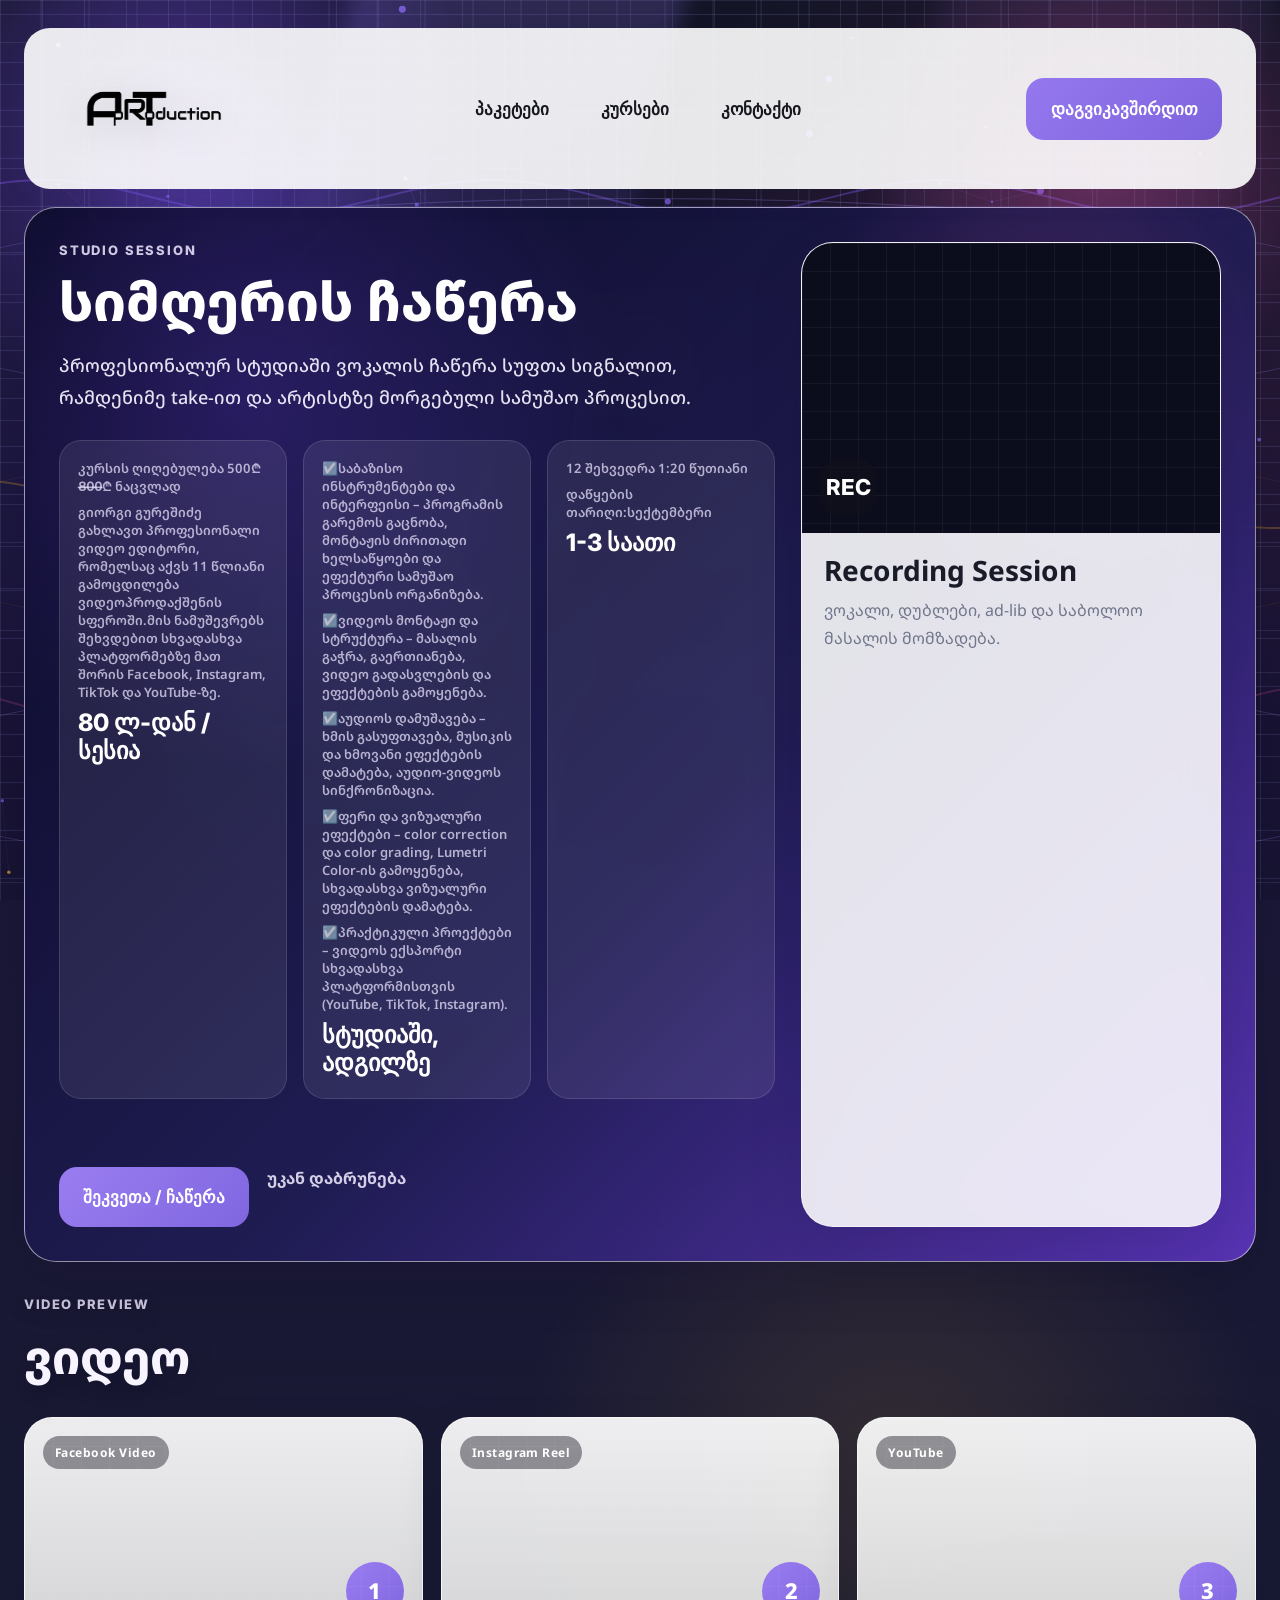
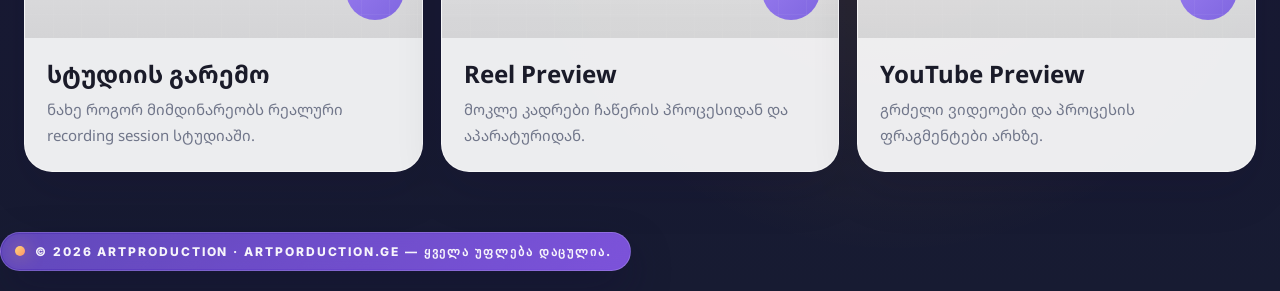
==== Adobe Premiere Pro.html @ 0cd1b2a3 "Update Adobe Premiere Pro.html" ====
<!doctype html>
<html lang="ka">
<head>
  <meta charset="utf-8">
  <meta name="viewport" content="width=device-width, initial-scale=1">
  <title>Art Production | დეტალები</title>
<!doctype html>
<html lang="ka">
<head>
  <meta charset="utf-8">
  <meta name="viewport" content="width=device-width, initial-scale=1">
  <title>Art Production | დეტალები</title>
  <meta name="description" content="Art Production-ის კურსებისა და სერვისების დეტალური გვერდი: ფასი, ვიდეო პრევიუ, რას მოიცავს და რას მიიღებ.">
  <link rel="icon" type="image/png" href="art-production-logo.png">
  <link rel="apple-touch-icon" href="art-production-logo.png">
  <link rel="preconnect" href="https://fonts.googleapis.com">
  <link rel="preconnect" href="https://fonts.gstatic.com" crossorigin>
  <link href="https://fonts.googleapis.com/css2?family=Inter:wght@400;500;600;700;800&family=Noto+Sans+Georgian:wght@400;500;600;700;800&display=swap" rel="stylesheet">
  <link rel="stylesheet" href="./styles.css?v=20260619-package-detail">
</head>
<body>
  <div class="loader-screen" aria-label="Art Production იტვირთება">
    <div class="loader-card">
      <img class="loader-logo" src="art-production-logo.png" alt="Art Production logo">
      <div class="loader-line"><span></span></div>
    </div>
  </div>

  <canvas class="motion-canvas" aria-hidden="true"></canvas>
  <div class="site-motion-bg" aria-hidden="true">
    <div class="motion-grid"></div>
    <div class="motion-beam beam-a"></div>
    <div class="motion-beam beam-b"></div>
    <div class="motion-wave wave-a"></div>
    <div class="motion-wave wave-b"></div>
    <div class="motion-wave wave-c"></div>
    <div class="motion-bars">
      <span></span><span></span><span></span><span></span><span></span><span></span>
      <span></span><span></span><span></span><span></span><span></span><span></span>
    </div>
  </div>

  <div class="page-shell">
    <header class="site-header detail-header">
      <div class="header-inner">
        <a class="brand" href="./index.html" aria-label="Art Production">
          <img class="brand-logo" src="art-production-logo.png" alt="Art Production logo">
        </a>

        <nav class="main-nav detail-nav" aria-label="მთავარი ნავიგაცია">
          <a href="./index.html#featured-courses">პაკეტები</a>
          <a href="./index.html#courses">კურსები</a>
          <a href="./index.html#contact">კონტაქტი</a>
        </nav>

        <div class="header-actions">
          <a class="header-cta" href="https://www.facebook.com/share/17hhNJJbfT/?mibextid=wwXIfr" target="_blank" rel="noreferrer">დაგვიკავშირდით</a>
          <button class="menu-toggle" type="button" aria-label="მენიუს გახსნა" aria-expanded="false">
            <span></span>
            <span></span>
          </button>
        </div>
      </div>
    </header>

    <main class="detail-page">
      <section class="detail-hero">
        <div class="detail-copy">
          <p class="detail-kicker" data-package-category>Art Production</p>
          <h1 data-package-title>პაკეტის დეტალები</h1>
          <p class="detail-summary" data-package-summary></p>

          <div class="detail-meta">
            <div class="detail-meta-card">
              <span>კურსის ღიღებულება 500₾ 8̶0̶0̶₾ ნაცვლად</span> 
<span>გიორგი გურეშიძე  გახლავთ პროფესიონალი ვიდეო ედიტორი, რომელსაც აქვს 11 წლიანი გამოცდილება ვიდეოპროდაქშენის სფეროში.მის ნამუშევრებს შეხვდებით სხვადასხვა პლატფორმებზე მათ შორის Facebook, Instagram, TikTok და YouTube-ზე. </span>
              <strong data-package-price></strong>
            </div>
            <div class="detail-meta-card">
              <span>☑️საბაზისო ინსტრუმენტები და ინტერფეისი – პროგრამის გარემოს გაცნობა, მონტაჟის ძირითადი ხელსაწყოები და ეფექტური სამუშაო პროცესის ორგანიზება.</span>
              <span>☑️ვიდეოს მონტაჟი და სტრუქტურა – მასალის გაჭრა, გაერთიანება, ვიდეო გადასვლების და ეფექტების გამოყენება.</span>
<span>☑️აუდიოს დამუშავება – ხმის გასუფთავება, მუსიკის და ხმოვანი ეფექტების დამატება, აუდიო-ვიდეოს სინქრონიზაცია.</span>
<span>☑️ფერი და ვიზუალური ეფექტები – color correction და color grading, Lumetri Color-ის გამოყენება, სხვადასხვა ვიზუალური ეფექტების დამატება.</span>
<span>☑️პრაქტიკული პროექტები – ვიდეოს ექსპორტი სხვადასხვა პლატფორმისთვის (YouTube, TikTok, Instagram).</span>
              <strong data-package-format></strong>
            </div>
            <div class="detail-meta-card">
              <span>12 შეხვედრა 1:20 წუთიანი</span>
	            <span>დაწყების თარიღი:სექტემბერი</span>
              <strong data-package-duration></strong>
            </div>
          </div>

          <div class="detail-actions">
            <a class="hero-button" data-package-cta href="https://docs.google.com/forms/d/e/1FAIpQLScNVgkX0597IkbxKxceIK49NblL70o6ltEdNn7tHdRMLoAhqA/viewform?usp=dialog" target="_blank" rel="noreferrer">დარეგისტრირდი</a>
            <a class="detail-back-link" href="./index.html#featured-courses">უკან დაბრუნება</a>
          </div>
        </div>

        <aside class="detail-side-card">
          <div class="detail-side-media" data-package-cover>
            <div class="detail-side-badge" data-package-badge>Pr</div>
          </div>
          <div class="detail-side-body">
            <h2 data-package-side-title></h2>
            <p data-package-side-text></p>
          </div>
        </aside>
      </section>

      <section class="detail-section">
        <div class="section-head detail-section-head">
          <p class="section-kicker">Video Preview</p>
          <h2>ვიდეო</h2>
        </div>
        <div class="detail-video-grid" data-package-videos></div>
      </section>

          </main>
  </div>

  <div class="site-credit">© 2026 artproduction · artporduction.ge — ყველა უფლება დაცულია.</div>

  <script src="app.js"></script>
</body>
</html>
---- styles.css ----
:root {
  --bg: #f2f2f4;
  --surface: #ffffff;
  --ink: #17181f;
  --muted: #d8d9e0;
  --text-soft: #6f7483;
  --purple: #8b70e8;
  --purple-deep: #6e4bdf;
  --yellow: #ffbf32;
  --hero-dark: #05061f;
  --hero-mid: #1d1fa6;
  --hero-purple: #7d31eb;
  --shadow: 0 20px 55px rgba(22, 20, 48, 0.12);
}

* {
  box-sizing: border-box;
}

html {
  scroll-behavior: smooth;
}

body {
  margin: 0;
  background:
    radial-gradient(circle at 20% 20%, rgba(112, 75, 255, 0.24), transparent 26%),
    radial-gradient(circle at 82% 18%, rgba(255, 93, 177, 0.16), transparent 24%),
    radial-gradient(circle at 70% 78%, rgba(255, 191, 50, 0.12), transparent 22%),
    linear-gradient(180deg, #161729 0%, #1b1637 38%, #171b32 100%);
  color: var(--ink);
  font-family: "Noto Sans Georgian", "Inter", Arial, sans-serif;
  text-rendering: optimizeLegibility;
  -webkit-font-smoothing: antialiased;
  -moz-osx-font-smoothing: grayscale;
  overflow-x: hidden;
}

.motion-canvas {
  position: fixed;
  inset: 0;
  z-index: 0;
  width: 100%;
  height: 100%;
  pointer-events: none;
  opacity: 0.95;
}

.site-motion-bg {
  position: fixed;
  inset: 0;
  z-index: 1;
  overflow: hidden;
  pointer-events: none;
  background:
    radial-gradient(circle at 14% 14%, rgba(132, 82, 255, 0.42), transparent 22%),
    radial-gradient(circle at 86% 18%, rgba(255, 95, 184, 0.3), transparent 18%),
    radial-gradient(circle at 74% 78%, rgba(255, 191, 50, 0.22), transparent 18%),
    radial-gradient(circle at 28% 74%, rgba(79, 184, 255, 0.18), transparent 20%),
    linear-gradient(180deg, rgba(7, 9, 24, 0.16), rgba(18, 12, 44, 0.3));
}

.motion-grid,
.motion-beam,
.motion-wave,
.motion-bars {
  position: absolute;
}

.motion-grid {
  inset: 0;
  opacity: 0.9;
  background:
    linear-gradient(rgba(147, 152, 214, 0.16) 1px, transparent 1px),
    linear-gradient(90deg, rgba(147, 152, 214, 0.16) 1px, transparent 1px);
  background-size: 42px 42px;
  animation: gridDrift 18s linear infinite;
  mix-blend-mode: screen;
}

.site-motion-bg::before,
.site-motion-bg::after {
  content: "";
  position: absolute;
  inset: auto;
  pointer-events: none;
  border-radius: 50%;
  filter: blur(36px);
  opacity: 0.7;
}

.site-motion-bg::before {
  left: 8%;
  top: 10%;
  width: 240px;
  height: 240px;
  background: radial-gradient(circle, rgba(124, 94, 255, 0.3), rgba(124, 94, 255, 0));
  animation: ambientBlob 14s ease-in-out infinite;
}

.site-motion-bg::after {
  right: 10%;
  bottom: 12%;
  width: 300px;
  height: 300px;
  background: radial-gradient(circle, rgba(255, 191, 50, 0.22), rgba(255, 191, 50, 0));
  animation: ambientBlob 18s ease-in-out infinite reverse;
}

.motion-beam {
  top: -18%;
  width: 26%;
  height: 145%;
  opacity: 0.5;
  background: linear-gradient(180deg, rgba(150, 126, 255, 0.55), rgba(150, 126, 255, 0.12) 34%, rgba(150, 126, 255, 0));
  filter: blur(10px);
  transform: skewX(-14deg);
}

.beam-a {
  left: 18%;
  animation: beamMove 17s ease-in-out infinite;
}

.beam-b {
  right: 10%;
  opacity: 0.13;
  animation: beamMove 23s ease-in-out infinite reverse;
}

.motion-wave {
  left: -10%;
  right: -10%;
  height: 220px;
  border-radius: 50%;
  border: 1px solid rgba(171, 147, 255, 0.34);
  opacity: 0.8;
}

.wave-a {
  top: 22%;
  animation: pageWave 15s ease-in-out infinite;
}

.wave-b {
  top: 48%;
  border-color: rgba(255, 191, 50, 0.1);
  animation: pageWave 18s ease-in-out infinite reverse;
}

.wave-c {
  top: 74%;
  animation: pageWave 21s ease-in-out infinite;
}

.motion-bars {
  right: 3.5%;
  bottom: 5%;
  display: flex;
  align-items: end;
  gap: 8px;
  width: 240px;
  height: 120px;
  opacity: 0.72;
}

.motion-bars span {
  width: 8px;
  border-radius: 999px;
  background: linear-gradient(180deg, rgba(255, 207, 104, 1), rgba(142, 111, 255, 0.5));
  box-shadow: 0 0 18px rgba(142, 111, 255, 0.38);
  animation: barsDance 1.8s ease-in-out infinite;
}

.motion-bars span:nth-child(1) { height: 36px; animation-delay: -0.1s; }
.motion-bars span:nth-child(2) { height: 74px; animation-delay: -0.5s; }
.motion-bars span:nth-child(3) { height: 56px; animation-delay: -0.2s; }
.motion-bars span:nth-child(4) { height: 88px; animation-delay: -0.65s; }
.motion-bars span:nth-child(5) { height: 48px; animation-delay: -0.3s; }
.motion-bars span:nth-child(6) { height: 98px; animation-delay: -0.8s; }
.motion-bars span:nth-child(7) { height: 44px; animation-delay: -0.15s; }
.motion-bars span:nth-child(8) { height: 86px; animation-delay: -0.7s; }
.motion-bars span:nth-child(9) { height: 60px; animation-delay: -0.35s; }
.motion-bars span:nth-child(10) { height: 92px; animation-delay: -0.95s; }
.motion-bars span:nth-child(11) { height: 42px; animation-delay: -0.25s; }
.motion-bars span:nth-child(12) { height: 76px; animation-delay: -0.6s; }

@keyframes gridDrift {
  from { transform: translate3d(0, 0, 0); }
  to { transform: translate3d(42px, 42px, 0); }
}

@keyframes ambientBlob {
  0%, 100% { transform: translate3d(0, 0, 0) scale(1); }
  50% { transform: translate3d(18px, -20px, 0) scale(1.16); }
}

@keyframes beamMove {
  0%, 100% { transform: skewX(-14deg) translateX(0); opacity: 0.1; }
  50% { transform: skewX(-10deg) translateX(40px); opacity: 0.24; }
}

@keyframes pageWave {
  0%, 100% { transform: translateX(-1.5%) scaleY(0.86); opacity: 0.25; }
  50% { transform: translateX(1.5%) scaleY(1.04); opacity: 0.5; }
}

@keyframes barsDance {
  0%, 100% { transform: scaleY(0.6); opacity: 0.55; }
  50% { transform: scaleY(1.08); opacity: 1; }
}

body.loading {
  overflow: hidden;
}

a {
  color: inherit;
  text-decoration: none;
}

img {
  display: block;
  max-width: 100%;
}

button {
  font: inherit;
}

.loader-screen {
  position: fixed;
  inset: 0;
  z-index: 999;
  display: grid;
  place-items: center;
  background:
    radial-gradient(circle at 70% 30%, rgba(139, 112, 232, 0.35), transparent 25%),
    linear-gradient(135deg, #0a0b21, #14173f 55%, #5421bf);
  transition: opacity 0.65s ease, visibility 0.65s ease;
}

.loader-screen.hidden {
  visibility: hidden;
  opacity: 0;
}

.loader-card {
  display: grid;
  justify-items: center;
  gap: 18px;
}

.loader-logo {
  width: min(420px, 74vw);
  height: auto;
  object-fit: contain;
  filter: drop-shadow(0 16px 28px rgba(0, 0, 0, 0.22));
}

.loader-line {
  width: min(260px, 68vw);
  height: 4px;
  overflow: hidden;
  border-radius: 999px;
  background: rgba(255, 255, 255, 0.14);
}

.loader-line span {
  display: block;
  width: 42%;
  height: 100%;
  border-radius: inherit;
  background: linear-gradient(90deg, #ffd168, #8b70e8);
  animation: loaderSlide 1.2s ease-in-out infinite;
}

@keyframes loaderSlide {
  from { transform: translateX(-110%); }
  to { transform: translateX(250%); }
}

.page-shell {
  position: relative;
  z-index: 2;
  width: min(100%, 1920px);
  margin: 0 auto;
  padding: 28px 24px 54px;
}

.site-credit {
  position: relative;
  z-index: 2;
  display: inline-flex;
  align-items: center;
  gap: 10px;
  width: fit-content;
  margin: 6px 24px 20px auto;
  padding: 11px 18px 11px 14px;
  border-radius: 999px;
  color: rgba(255, 255, 255, 0.94);
  background: linear-gradient(135deg, rgba(93, 61, 199, 0.88), rgba(144, 92, 255, 0.82));
  border: 1px solid rgba(255, 255, 255, 0.18);
  box-shadow: 0 18px 40px rgba(18, 12, 52, 0.34);
  backdrop-filter: blur(14px);
  font-family: "Inter", Arial, sans-serif;
  font-size: 12px;
  font-weight: 800;
  letter-spacing: 0.16em;
  text-transform: uppercase;
  overflow: hidden;
  transition: box-shadow 0.28s ease, background 0.28s ease, border-color 0.28s ease, filter 0.28s ease;
}

.site-credit::before {
  content: "";
  width: 10px;
  height: 10px;
  border-radius: 50%;
  background: linear-gradient(135deg, #ffd36d, #ff8d5c);
  box-shadow: 0 0 18px rgba(255, 195, 82, 0.65);
  transition: transform 0.28s ease, box-shadow 0.28s ease;
}

.site-credit::after {
  content: "";
  position: absolute;
  inset: 1px;
  border-radius: inherit;
  background: linear-gradient(135deg, rgba(255, 255, 255, 0.18), rgba(255, 255, 255, 0.04));
  opacity: 0.45;
  pointer-events: none;
  transition: opacity 0.28s ease, background 0.28s ease;
}

.site-credit:hover {
  border-color: rgba(255, 255, 255, 0.26);
  box-shadow: 0 24px 48px rgba(18, 12, 52, 0.42), 0 0 22px rgba(155, 104, 255, 0.28);
  background: linear-gradient(135deg, rgba(108, 73, 224, 0.94), rgba(159, 102, 255, 0.88));
  filter: saturate(1.08);
}

.site-credit:hover::before {
  transform: scale(1.14);
  box-shadow: 0 0 22px rgba(255, 195, 82, 0.9);
}

.site-credit:hover::after {
  opacity: 0.62;
  background: linear-gradient(135deg, rgba(255, 255, 255, 0.24), rgba(255, 255, 255, 0.06));
}

.site-header {
  position: relative;
  z-index: 3;
  max-width: 1710px;
  margin: 0 auto 18px;
  background: rgba(255, 255, 255, 0.9);
  border-radius: 26px;
  box-shadow: 0 10px 30px rgba(33, 32, 65, 0.05);
}

.header-inner {
  display: flex;
  align-items: center;
  justify-content: space-between;
  gap: 24px;
  min-height: 110px;
  position: relative;
  padding: 0 34px;
}

.brand-logo {
  width: clamp(190px, 15vw, 250px);
  height: auto;
  object-fit: contain;
  filter: brightness(0) drop-shadow(0 8px 18px rgba(0, 0, 0, 0.12));
}

.brand {
  display: inline-flex;
  align-items: center;
  justify-content: center;
  min-height: 76px;
  padding: 4px 0;
}

.main-nav,
.header-actions {
  display: flex;
  align-items: center;
}

.main-nav {
  gap: 52px;
  font-family: "Inter", Arial, sans-serif;
  font-size: 17px;
  font-weight: 600;
  line-height: 1.2;
}

.main-nav a:hover {
  color: var(--purple-deep);
}

.header-actions {
  gap: 14px;
}

.header-cta {
  display: inline-flex;
  align-items: center;
  justify-content: center;
  min-width: 196px;
  min-height: 62px;
  padding: 0 24px;
  border-radius: 18px;
  color: #fff;
  background: linear-gradient(135deg, #9578ef, #7d63dd);
  font-family: "Inter", Arial, sans-serif;
  font-size: 17px;
  font-weight: 700;
  letter-spacing: 0;
}

.menu-toggle {
  display: none;
  width: 46px;
  height: 46px;
  padding: 0;
  border: 0;
  border-radius: 14px;
  background: rgba(139, 112, 232, 0.12);
  cursor: pointer;
  pointer-events: auto;
  touch-action: manipulation;
}

.menu-toggle span {
  display: block;
  width: 18px;
  height: 2px;
  margin: 4px auto;
  background: var(--ink);
}

.hero-stage,
.content-section {
  position: relative;
  z-index: 2;
  max-width: 1710px;
  margin: 0 auto;
}

.hero-slider-card {
  position: relative;
  display: grid;
  grid-template-columns: 86px minmax(0, 0.9fr) minmax(620px, 1.08fr) 86px;
  gap: 18px;
  align-items: center;
  min-height: 695px;
  padding: 72px 54px 96px;
  overflow: hidden;
  border-radius: 34px;
  background:
    radial-gradient(circle at 36% 85%, rgba(139, 23, 200, 0.42), transparent 20%),
    radial-gradient(circle at 70% 20%, rgba(133, 84, 255, 0.36), transparent 24%),
    linear-gradient(90deg, rgba(1, 3, 29, 0.9) 0%, rgba(3, 5, 48, 0.9) 28%, rgba(21, 32, 160, 0.78) 66%, rgba(131, 64, 239, 0.72) 100%);
  backdrop-filter: blur(4px);
  box-shadow: 0 24px 90px rgba(39, 24, 96, 0.24);
}

.studio-bg {
  position: absolute;
  inset: 0;
  overflow: hidden;
  pointer-events: none;
}

.studio-orb,
.studio-lightbeam,
.studio-wave,
.studio-eq {
  position: absolute;
}

.studio-orb {
  border-radius: 50%;
  filter: blur(10px);
  opacity: 0.65;
}

.studio-orb-one {
  left: 14%;
  top: 16%;
  width: 280px;
  height: 280px;
  background: radial-gradient(circle, rgba(122, 75, 255, 0.55) 0%, rgba(122, 75, 255, 0) 70%);
  animation: driftOrbOne 13s ease-in-out infinite;
}

.studio-orb-two {
  right: 10%;
  bottom: 10%;
  width: 340px;
  height: 340px;
  background: radial-gradient(circle, rgba(255, 95, 184, 0.28) 0%, rgba(255, 191, 50, 0.06) 42%, rgba(255, 95, 184, 0) 72%);
  animation: driftOrbTwo 17s ease-in-out infinite;
}

.studio-lightbeam {
  top: -16%;
  width: 24%;
  height: 140%;
  opacity: 0.2;
  filter: blur(2px);
  background: linear-gradient(180deg, rgba(255, 255, 255, 0.22), rgba(255, 255, 255, 0.02) 34%, rgba(255, 255, 255, 0));
  transform: skewX(-14deg);
}

.beam-one {
  left: 45%;
  animation: swayBeam 11s ease-in-out infinite;
}

.beam-two {
  left: 70%;
  opacity: 0.12;
  animation: swayBeam 15s ease-in-out infinite reverse;
}

.studio-wave {
  left: -6%;
  right: -6%;
  height: 160px;
  border-radius: 50%;
  border: 1px solid rgba(255, 255, 255, 0.08);
  opacity: 0.35;
}

.wave-one {
  bottom: 12%;
  transform: scaleY(0.72);
  animation: waveFloat 12s linear infinite;
}

.wave-two {
  bottom: 8%;
  transform: scaleY(0.88);
  animation: waveFloat 16s linear infinite reverse;
}

.wave-three {
  bottom: 4%;
  transform: scaleY(1.02);
  border-color: rgba(255, 191, 50, 0.12);
  animation: waveFloat 18s linear infinite;
}

.studio-eq {
  left: 9%;
  bottom: 12%;
  display: flex;
  align-items: end;
  gap: 8px;
  width: 220px;
  height: 120px;
  opacity: 0.48;
}

.studio-eq span {
  width: 10px;
  border-radius: 999px;
  background: linear-gradient(180deg, rgba(255, 209, 104, 0.95), rgba(139, 112, 232, 0.42));
  box-shadow: 0 0 14px rgba(139, 112, 232, 0.25);
  animation: eqBounce 1.7s ease-in-out infinite;
}

.studio-eq span:nth-child(1) { height: 36px; animation-delay: -0.1s; }
.studio-eq span:nth-child(2) { height: 82px; animation-delay: -0.45s; }
.studio-eq span:nth-child(3) { height: 52px; animation-delay: -0.2s; }
.studio-eq span:nth-child(4) { height: 94px; animation-delay: -0.65s; }
.studio-eq span:nth-child(5) { height: 66px; animation-delay: -0.35s; }
.studio-eq span:nth-child(6) { height: 110px; animation-delay: -0.8s; }
.studio-eq span:nth-child(7) { height: 72px; animation-delay: -0.5s; }
.studio-eq span:nth-child(8) { height: 96px; animation-delay: -1s; }
.studio-eq span:nth-child(9) { height: 58px; animation-delay: -0.25s; }
.studio-eq span:nth-child(10) { height: 88px; animation-delay: -0.7s; }
.studio-eq span:nth-child(11) { height: 48px; animation-delay: -0.4s; }
.studio-eq span:nth-child(12) { height: 74px; animation-delay: -0.9s; }

@keyframes driftOrbOne {
  0%, 100% { transform: translate3d(0, 0, 0) scale(1); }
  50% { transform: translate3d(34px, -22px, 0) scale(1.08); }
}

@keyframes driftOrbTwo {
  0%, 100% { transform: translate3d(0, 0, 0) scale(1); }
  50% { transform: translate3d(-38px, 18px, 0) scale(1.12); }
}

@keyframes swayBeam {
  0%, 100% { transform: skewX(-14deg) translateX(0); opacity: 0.12; }
  50% { transform: skewX(-10deg) translateX(26px); opacity: 0.26; }
}

@keyframes waveFloat {
  0% { transform: translateX(-1%) scaleY(0.8); }
  50% { transform: translateX(1%) scaleY(1); }
  100% { transform: translateX(-1%) scaleY(0.8); }
}

@keyframes eqBounce {
  0%, 100% { transform: scaleY(0.62); opacity: 0.7; }
  50% { transform: scaleY(1.08); opacity: 1; }
}

.hero-copy {
  position: relative;
  z-index: 3;
  max-width: 620px;
  padding-right: 18px;
  color: #fff;
}

.hero-kicker,
.section-kicker {
  margin: 0 0 18px;
  font-family: "Inter", Arial, sans-serif;
  font-size: 13px;
  font-weight: 800;
  letter-spacing: 0.12em;
  text-transform: uppercase;
  opacity: 0.92;
}

.hero-copy h1 {
  max-width: 560px;
  margin: 0;
  font-size: clamp(36px, 4vw, 52px);
  line-height: 1.08;
  letter-spacing: 0;
  font-weight: 800;
  text-wrap: balance;
}

.hero-description {
  max-width: 500px;
  margin: 26px 0 0;
  color: rgba(255, 255, 255, 0.92);
  font-size: 17px;
  line-height: 1.72;
  font-weight: 500;
  text-wrap: pretty;
}

.hero-button {
  display: inline-flex;
  align-items: center;
  justify-content: center;
  min-width: 186px;
  min-height: 60px;
  margin-top: 38px;
  padding: 0 24px;
  border-radius: 18px;
  color: #fff;
  background: linear-gradient(135deg, #9a7df0, #7f66e0);
  font-family: "Inter", Arial, sans-serif;
  font-size: 17px;
  font-weight: 700;
  letter-spacing: 0;
}

.hero-arrow {
  position: relative;
  z-index: 3;
  width: 62px;
  height: 62px;
  padding: 0;
  border: 0;
  border-radius: 50%;
  color: #1b1d28;
  background: rgba(255, 255, 255, 0.82);
  font-size: 40px;
  line-height: 1;
  cursor: pointer;
}

.hero-visual {
  position: relative;
  z-index: 3;
  height: 520px;
  min-width: 0;
  padding-left: 12px;
}

.ui-card {
  position: absolute;
  border-radius: 30px;
  background: linear-gradient(180deg, #26272b 0%, #1d1f24 100%);
  box-shadow: 0 26px 80px rgba(0, 0, 0, 0.34);
}

.ui-main {
  right: 18px;
  top: 34px;
  width: min(100%, 600px);
  padding: 16px 18px 20px;
}

.ui-toolbar {
  display: flex;
  gap: 12px;
  margin-bottom: 14px;
}

.ui-toolbar span {
  width: 18px;
  height: 18px;
  border-radius: 6px;
  background: rgba(255, 255, 255, 0.9);
}

.ui-toolbar span:nth-child(1),
.ui-toolbar span:nth-child(4) {
  opacity: 0.45;
}

.ui-toolbar span:nth-child(2) {
  background: #6f87ff;
}

.ui-screen {
  display: grid;
  grid-template-columns: 1fr 165px;
  gap: 16px;
}

.ui-preview,
.ui-sidebar {
  border-radius: 18px;
  background: #30323a;
}

.ui-preview {
  position: relative;
  min-height: 246px;
  overflow: hidden;
  background:
    linear-gradient(rgba(255, 255, 255, 0.08) 1px, transparent 1px),
    linear-gradient(90deg, rgba(255, 255, 255, 0.08) 1px, transparent 1px),
    #3a3d46;
  background-size: 28px 28px;
}

.podcast-ring {
  position: absolute;
  inset: 42px 62px 42px 62px;
  border: 5px solid #c85fff;
  border-radius: 50%;
  filter: drop-shadow(0 0 12px rgba(200, 95, 255, 0.5));
}

.podcast-mic {
  position: absolute;
  left: 50%;
  top: 50%;
  width: 146px;
  height: 198px;
  transform: translate(-50%, -50%);
}

.mic-head {
  width: 94px;
  height: 94px;
  margin: 0 auto;
  border-radius: 50%;
  background: linear-gradient(180deg, #1f2128, #0f1118);
  border: 6px solid #2d2f39;
  box-shadow: inset 0 0 0 6px rgba(255, 255, 255, 0.02);
}

.mic-body {
  position: relative;
  width: 26px;
  height: 92px;
  margin: -8px auto 0;
  border-radius: 18px;
  background: linear-gradient(180deg, #20232d, #090b11);
}

.mic-body::before {
  content: "";
  position: absolute;
  left: 50%;
  bottom: -28px;
  width: 96px;
  height: 48px;
  transform: translateX(-50%);
  border: 6px solid #2b2e37;
  border-top: 0;
  border-radius: 0 0 42px 42px;
}

.mic-body::after {
  content: "";
  position: absolute;
  left: 50%;
  bottom: -56px;
  width: 72px;
  height: 8px;
  transform: translateX(-50%);
  border-radius: 999px;
  background: #2c2f38;
}

.ui-sidebar {
  padding: 18px 14px;
}

.ui-line {
  height: 18px;
  margin-bottom: 14px;
  border-radius: 10px;
  background: rgba(255, 255, 255, 0.12);
}

.ui-line.short {
  width: 72%;
}

.ui-bottom {
  display: flex;
  align-items: center;
  justify-content: space-between;
  gap: 18px;
  margin-top: 18px;
}

.progress-track {
  flex: 1;
  height: 14px;
  border-radius: 999px;
  background: rgba(255, 255, 255, 0.12);
  overflow: hidden;
}

.progress-track span {
  display: block;
  width: 58%;
  height: 100%;
  border-radius: inherit;
  background: linear-gradient(90deg, #60a5ff, #6cf2a7);
}

.ui-controls {
  display: flex;
  gap: 10px;
}

.ui-controls i {
  width: 18px;
  height: 18px;
  border-radius: 50%;
  background: rgba(255, 255, 255, 0.88);
  opacity: 0.9;
}

.floating-card {
  position: absolute;
  z-index: 3;
  min-width: 178px;
  padding: 18px 20px;
  border-radius: 22px;
  color: #fff;
  background: linear-gradient(180deg, rgba(58, 61, 72, 0.95), rgba(34, 36, 43, 0.96));
  box-shadow: 0 20px 50px rgba(0, 0, 0, 0.28);
}

.floating-card strong,
.floating-card span {
  display: block;
}

.floating-card strong {
  margin-bottom: 6px;
  font-size: 18px;
  line-height: 1.2;
}

.floating-card span {
  color: rgba(255, 255, 255, 0.72);
  font-size: 13px;
  line-height: 1.45;
}

.floating-top {
  top: 112px;
  right: -10px;
}

.floating-bottom {
  left: 32px;
  bottom: 48px;
}

.hero-dots {
  position: absolute;
  z-index: 3;
  left: 50%;
  bottom: 42px;
  display: flex;
  gap: 16px;
  transform: translateX(-50%);
}

.hero-dot {
  width: 14px;
  height: 14px;
  padding: 0;
  border: 2px solid #ffbf32;
  border-radius: 50%;
  background: transparent;
  cursor: pointer;
}

.hero-dot.active {
  background: #ffbf32;
}

.content-section {
  padding-top: 72px;
}

.contact-section {
  margin-top: 32px;
}

.aurora-section {
  padding-bottom: 10px;
}

.aurora-section::before {
  content: "";
  position: absolute;
  inset: 0;
  border-radius: 34px;
  background:
    radial-gradient(circle at 15% 25%, rgba(149, 120, 239, 0.16), transparent 24%),
    radial-gradient(circle at 82% 72%, rgba(255, 191, 50, 0.14), transparent 20%),
      linear-gradient(180deg, rgba(255, 255, 255, 0.38), rgba(255, 255, 255, 0.16));
  opacity: 0.82;
  pointer-events: none;
}

.aurora-section::after {
  content: "";
  position: absolute;
  top: 10%;
  right: 6%;
  width: 180px;
  height: 180px;
  border-radius: 50%;
  background: radial-gradient(circle, rgba(125, 49, 235, 0.15) 0%, rgba(125, 49, 235, 0) 72%);
  filter: blur(16px);
  animation: pulseAura 9s ease-in-out infinite;
  pointer-events: none;
}

@keyframes pulseAura {
  0%, 100% {
    transform: scale(0.92);
    opacity: 0.5;
  }
  50% {
    transform: scale(1.08);
    opacity: 0.9;
  }
}

.animated-section {
  overflow: hidden;
}

.animated-section::before {
  background:
    radial-gradient(circle at 18% 26%, rgba(149, 120, 239, 0.18), transparent 24%),
    radial-gradient(circle at 84% 70%, rgba(255, 191, 50, 0.14), transparent 18%),
    linear-gradient(180deg, rgba(255, 255, 255, 0.78), rgba(255, 255, 255, 0.40));
}

.animated-section::after {
  top: 12%;
  right: 8%;
  width: 220px;
  height: 220px;
  background: radial-gradient(circle, rgba(125, 49, 235, 0.18) 0%, rgba(125, 49, 235, 0) 72%);
}

.animated-section .section-head::before,
.animated-section .contact-box::before {
  content: "";
  position: absolute;
  inset: auto auto 10% -6%;
  width: 48%;
  height: 180px;
  border-radius: 999px;
  background:
    linear-gradient(90deg, rgba(140, 112, 232, 0), rgba(140, 112, 232, 0.14), rgba(255, 191, 50, 0.08), rgba(140, 112, 232, 0));
  filter: blur(16px);
  animation: driftWave 12s ease-in-out infinite;
  pointer-events: none;
}

.animated-section .section-head::after,
.animated-section .contact-box::after {
  content: "";
  position: absolute;
  top: 18%;
  right: -8%;
  width: 42%;
  height: 140px;
  border-radius: 999px;
  background:
    linear-gradient(90deg, rgba(255, 191, 50, 0), rgba(255, 191, 50, 0.12), rgba(125, 49, 235, 0.10), rgba(255, 191, 50, 0));
  filter: blur(14px);
  animation: driftWaveReverse 14s ease-in-out infinite;
  pointer-events: none;
}

@keyframes driftWave {
  0%, 100% {
    transform: translate3d(0, 0, 0) rotate(-6deg);
    opacity: 0.45;
  }
  50% {
    transform: translate3d(26px, -10px, 0) rotate(2deg);
    opacity: 0.95;
  }
}

@keyframes driftWaveReverse {
  0%, 100% {
    transform: translate3d(0, 0, 0) rotate(8deg);
    opacity: 0.3;
  }
  50% {
    transform: translate3d(-28px, 12px, 0) rotate(-3deg);
    opacity: 0.8;
  }
}

.slider-head {
  display: flex;
  align-items: end;
  justify-content: space-between;
  gap: 20px;
}

.slider-actions {
  display: flex;
  gap: 12px;
}

.slider-arrow {
  width: 54px;
  height: 54px;
  padding: 0;
  border: 0;
  border-radius: 18px;
  color: #fff;
  background: linear-gradient(135deg, #9578ef, #7d63dd);
  font-size: 30px;
  cursor: pointer;
}

.course-slider {
  position: relative;
  z-index: 1;
  display: grid;
  grid-auto-flow: column;
  grid-auto-columns: minmax(320px, 1fr);
  gap: 24px;
  overflow-x: auto;
  padding: 4px 2px 10px;
  scroll-snap-type: x mandatory;
  scrollbar-width: none;
}

.static-courses {
  grid-auto-flow: unset;
  grid-template-columns: repeat(3, minmax(0, 1fr));
  overflow: visible;
}

.course-slider::-webkit-scrollbar {
  display: none;
}

.course-showcase-card {
  overflow: hidden;
  border-radius: 28px;
  background: rgba(255, 255, 255, 0.96);
  box-shadow: var(--shadow);
  scroll-snap-align: start;
}

.course-showcase-media {
  position: relative;
  min-height: 268px;
  overflow: hidden;
  background:
    radial-gradient(circle at 80% 80%, rgba(152, 87, 255, 0.22), transparent 28%),
    linear-gradient(135deg, #4a1ea7 0%, #34146f 56%, #6420d1 100%);
}

.course-showcase-label {
  position: relative;
  z-index: 2;
  max-width: 52%;
  padding: 34px 22px 0;
  color: #fff;
}

.course-showcase-label h3 {
  margin: 0 0 8px;
  font-size: 28px;
  line-height: 1.08;
  font-weight: 800;
  text-wrap: balance;
}

.course-showcase-label span {
  color: rgba(255, 255, 255, 0.78);
  font-size: 14px;
  line-height: 1.4;
  font-weight: 500;
}

.course-person,
.course-person-group {
  position: absolute;
  right: 0;
  bottom: 0;
}

.course-person {
  width: 50%;
  height: 100%;
  background:
    radial-gradient(circle at 55% 28%, rgba(255, 255, 255, 0.18), transparent 20%),
    linear-gradient(180deg, rgba(255, 255, 255, 0.02), rgba(0, 0, 0, 0.08)),
    url("https://images.unsplash.com/photo-1500648767791-00dcc994a43e?auto=format&fit=crop&w=900&q=80") center/contain no-repeat;
  clip-path: inset(0 round 0 0 0 36px);
}

.course-person-one {
  background-image:
    linear-gradient(180deg, rgba(255,255,255,0.02), rgba(0,0,0,0.08)),
    url("https://images.unsplash.com/photo-1500648767791-00dcc994a43e?auto=format&fit=crop&w=900&q=80");
}

.recording-photo {
  background-image:
    linear-gradient(180deg, rgba(255,255,255,0.02), rgba(0,0,0,0.08)),
    url("./images/record-song.jpg");
  background-position: center, center;
  background-size: auto, contain;
  background-repeat: no-repeat, no-repeat;
}

.course-person-two {
  background-image:
    linear-gradient(180deg, rgba(255,255,255,0.02), rgba(0,0,0,0.08)),
    url("https://images.unsplash.com/photo-1506794778202-cad84cf45f1d?auto=format&fit=crop&w=900&q=80");
}

.mixing-photo {
  background-image:
    linear-gradient(180deg, rgba(255,255,255,0.02), rgba(0,0,0,0.08)),
    url("./images/mix-mastering.jpg");
  background-position: center, center;
  background-size: auto, contain;
  background-repeat: no-repeat, no-repeat;
}

.course-person-three,
.course-person-four {
  position: absolute;
  bottom: 0;
  width: 34%;
  height: 100%;
  clip-path: inset(0 round 0 0 0 30px);
}

.course-person-three {
  right: 28%;
  background:
    linear-gradient(180deg, rgba(255,255,255,0.02), rgba(0,0,0,0.08)),
    url("https://images.unsplash.com/photo-1494790108377-be9c29b29330?auto=format&fit=crop&w=900&q=80") center/cover no-repeat;
}

.course-person-four {
  right: 0;
  background:
    linear-gradient(180deg, rgba(255,255,255,0.02), rgba(0,0,0,0.08)),
    url("https://images.unsplash.com/photo-1438761681033-6461ffad8d80?auto=format&fit=crop&w=900&q=80") center/cover no-repeat;
}

.course-person-five {
  background-image:
    linear-gradient(180deg, rgba(255,255,255,0.02), rgba(0,0,0,0.08)),
    url("https://images.unsplash.com/photo-1507591064344-4c6ce005b128?auto=format&fit=crop&w=900&q=80");
}

.video-photo {
  background-image:
    linear-gradient(180deg, rgba(255,255,255,0.02), rgba(0,0,0,0.08)),
    url("./images/record-video.jpg");
  background-position: center, center;
  background-size: auto, contain;
  background-repeat: no-repeat, no-repeat;
}

.podcast-photo {
  background-image:
    linear-gradient(180deg, rgba(255,255,255,0.02), rgba(0,0,0,0.08)),
    url("./images/podcast.jpg");
  background-position: center, center;
  background-size: auto, contain;
  background-repeat: no-repeat, no-repeat;
}

.course-badge {
  position: absolute;
  left: 18px;
  bottom: 18px;
  z-index: 2;
  display: inline-flex;
  align-items: center;
  justify-content: center;
  width: 44px;
  height: 44px;
  border-radius: 12px;
  color: #fff;
  background: rgba(24, 26, 31, 0.65);
  font-family: "Inter", Arial, sans-serif;
  font-weight: 800;
}

.course-showcase-body {
  padding: 24px 20px 18px;
}

.course-showcase-body h3 {
  margin: 0 0 10px;
  font-size: 24px;
  line-height: 1.18;
  font-weight: 800;
}

.course-showcase-body p {
  margin: 0;
  color: var(--text-soft);
  font-size: 16px;
  line-height: 1.72;
  font-weight: 500;
  text-wrap: pretty;
}

.course-detail-meta {
  display: flex;
  flex-wrap: wrap;
  gap: 10px;
  margin-top: 18px;
}

.course-detail-meta span {
  display: inline-flex;
  align-items: center;
  min-height: 34px;
  padding: 0 12px;
  border-radius: 999px;
  color: #594f7f;
  background: rgba(141, 115, 238, 0.1);
  font-family: "Inter", Arial, sans-serif;
  font-size: 13px;
  font-weight: 700;
}

.course-price-row {
  display: flex;
  align-items: center;
  gap: 14px;
  margin-top: 28px;
}

.course-price-row strong {
  font-family: "Inter", Arial, sans-serif;
  font-size: 32px;
  line-height: 1;
  font-weight: 800;
}

.course-price-row span {
  color: #df5e5e;
  font-family: "Inter", Arial, sans-serif;
  font-size: 18px;
  text-decoration: line-through;
  font-weight: 700;
}

.course-circle-arrow {
  margin-left: auto;
  display: inline-flex;
  align-items: center;
  justify-content: center;
  width: 52px;
  height: 52px;
  border-radius: 50%;
  color: #fff;
  background: linear-gradient(135deg, #9578ef, #7d63dd);
  font-size: 28px;
  line-height: 1;
}

.media-seo,
.media-meta,
.media-figma,
.media-premiere,
.media-after-advanced,
.media-cubase-advanced {
  background:
    radial-gradient(circle at 80% 80%, rgba(152, 87, 255, 0.22), transparent 28%),
    linear-gradient(135deg, #5926bb 0%, #321262 56%, #6420d1 100%);
}

.media-after-advanced {
  background:
    radial-gradient(circle at 80% 80%, rgba(255, 120, 86, 0.18), transparent 28%),
    linear-gradient(135deg, #6e2bff 0%, #37166b 52%, #ff5d8c 100%);
}

.media-cubase-advanced {
  background:
    radial-gradient(circle at 82% 78%, rgba(255, 191, 50, 0.24), transparent 26%),
    linear-gradient(135deg, #2d1970 0%, #18234d 48%, #0e7a7f 100%);
}

.section-head {
  position: relative;
  z-index: 1;
  max-width: 980px;
  margin-bottom: 34px;
}

.section-head h2 {
  margin: 0;
  font-size: clamp(30px, 3.6vw, 46px);
  line-height: 1.14;
  font-weight: 800;
  text-wrap: balance;
  color: #f7f4ff;
  text-shadow: 0 12px 28px rgba(12, 10, 34, 0.45);
}

.section-kicker {
  color: rgba(241, 235, 255, 0.86);
  text-shadow: 0 8px 24px rgba(12, 10, 34, 0.3);
}

.aurora-section .section-kicker,
.aurora-section .section-head h2 {
  color: #f5f1ff;
  text-shadow: 0 10px 30px rgba(19, 11, 48, 0.34);
}

.aurora-section .section-head h2 {
  max-width: 980px;
}

.aurora-section .section-head p:not(.section-kicker),
.aurora-section .contact-text {
  color: rgba(237, 232, 255, 0.88);
}

.animated-section .section-kicker,
.animated-section .section-head h2 {
  color: #f5f1ff;
  text-shadow: 0 10px 30px rgba(19, 11, 48, 0.34);
}

.animated-section .section-head h2 {
  max-width: 980px;
}

.animated-section .section-head p:not(.section-kicker),
.animated-section .contact-text {
  color: rgba(237, 232, 255, 0.88);
}

#advantages,
#blog {
  padding-top: 78px;
}

#blog .section-head {
  max-width: 1320px;
}

.card-grid {
  position: relative;
  z-index: 1;
  display: grid;
  grid-template-columns: repeat(3, minmax(0, 1fr));
  gap: 18px;
  align-items: stretch;
}

.info-card,
.contact-box {
  border-radius: 28px;
  background: rgba(255, 255, 255, 0.78);
  box-shadow: 0 18px 45px rgba(22, 20, 48, 0.1);
  backdrop-filter: blur(18px);
  border: 1px solid rgba(255, 255, 255, 0.45);
}

.info-card {
  display: block;
  padding: 28px;
}

.feature-icon {
  display: inline-flex;
  align-items: center;
  justify-content: center;
  width: 52px;
  height: 52px;
  margin-bottom: 18px;
  border-radius: 16px;
  color: #fff;
  font-family: "Inter", Arial, sans-serif;
  font-size: 20px;
  font-weight: 800;
  box-shadow: 0 14px 28px rgba(28, 18, 78, 0.18);
}

.video-icon,
.premiere-icon {
  background: linear-gradient(135deg, #7a4fff, #4d7cff);
}

.audio-icon,
.after-icon {
  background: linear-gradient(135deg, #ff8a4d, #ff5c8f);
}

.podcast-icon,
.cubase-icon {
  background: linear-gradient(135deg, #ffbf32, #d68a00);
}

.tech-icon,
.space-icon,
.city-icon {
  background: linear-gradient(135deg, #8b70e8, #6e4bdf);
}

.info-card h3 {
  margin: 0 0 10px;
  font-size: 23px;
  line-height: 1.18;
  font-weight: 800;
  color: #1c1d2b;
}

.info-card p,
.contact-text {
  margin: 0;
  color: #6a7083;
  font-size: 16px;
  line-height: 1.78;
  font-weight: 500;
  text-wrap: pretty;
}

.social-card:hover,
.info-card:hover {
  transform: translateY(-4px);
  transition: transform 0.25s ease;
}

.social-icon,
.contact-icon {
  display: inline-flex;
  align-items: center;
  justify-content: center;
  flex: 0 0 auto;
  font-family: "Inter", Arial, sans-serif;
  font-weight: 800;
}

.social-icon {
  width: 48px;
  height: 48px;
  margin-bottom: 18px;
  border-radius: 16px;
  color: #fff;
  font-size: 20px;
  text-transform: lowercase;
  box-shadow: 0 12px 26px rgba(22, 20, 48, 0.14);
}

.facebook-icon {
  background: linear-gradient(135deg, #1877f2, #6b7cff);
}

.instagram-icon {
  background: linear-gradient(135deg, #fd5949, #d6249f 55%, #285aeb);
}

.youtube-icon {
  background: linear-gradient(135deg, #ff4d4d, #d90000);
}

.social-icon svg,
.contact-icon svg {
  width: 24px;
  height: 24px;
  display: block;
}

.contact-icon svg {
  width: 18px;
  height: 18px;
}

.contact-box {
  position: relative;
  z-index: 1;
  display: grid;
  grid-template-columns: minmax(0, 1fr) 340px;
  gap: 28px;
  padding: 34px;
}

.contact-box h2 {
  color: #181a27;
  text-shadow: none;
}

#contact .section-kicker {
  color: #78728f;
  text-shadow: none;
}

#contact .contact-text,
#contact .contact-box p:not(.section-kicker) {
  color: #70768a;
  text-shadow: none;
}

.contact-links {
  display: grid;
  gap: 14px;
}

.contact-links a {
  display: inline-flex;
  align-items: center;
  gap: 12px;
  min-height: 54px;
  padding: 0 18px;
  border-radius: 16px;
  background: rgba(244, 241, 251, 0.88);
  font-family: "Inter", Arial, sans-serif;
  font-weight: 700;
  line-height: 1.3;
}

.contact-icon {
  width: 34px;
  height: 34px;
  border-radius: 12px;
  color: #fff;
  font-size: 17px;
  background: linear-gradient(135deg, #8b70e8, #6e4bdf);
}

.phone-icon {
  background: linear-gradient(135deg, #4facfe, #6e4bdf);
}

.mail-icon {
  background: linear-gradient(135deg, #ff8b49, #ff5a5a);
}

.whatsapp-icon {
  background: linear-gradient(135deg, #25d366, #128c7e);
  text-transform: lowercase;
}

.course-showcase-card[data-package-link]:focus-visible {
  outline: 3px solid rgba(168, 132, 255, 0.95);
  outline-offset: 4px;
}

.detail-page {
  position: relative;
  z-index: 2;
  display: grid;
  gap: 34px;
}

.detail-header .brand-logo {
  filter: brightness(0) drop-shadow(0 8px 18px rgba(0, 0, 0, 0.12));
}

.detail-hero,
.detail-panel,
.detail-side-card {
  border-radius: 32px;
  background: rgba(255, 255, 255, 0.88);
  box-shadow: 0 22px 56px rgba(17, 12, 44, 0.12);
  backdrop-filter: blur(20px);
  border: 1px solid rgba(255, 255, 255, 0.55);
}

.detail-hero {
  display: grid;
  grid-template-columns: minmax(0, 1.2fr) 420px;
  gap: 26px;
  padding: 34px;
  background:
    radial-gradient(circle at 18% 18%, rgba(122, 74, 255, 0.22), transparent 28%),
    radial-gradient(circle at 82% 16%, rgba(255, 103, 192, 0.16), transparent 18%),
    linear-gradient(135deg, rgba(8, 9, 34, 0.94), rgba(32, 29, 86, 0.9) 56%, rgba(98, 56, 201, 0.86));
}

.detail-copy h1 {
  margin: 0;
  color: #ffffff;
  font-size: clamp(34px, 4.2vw, 56px);
  line-height: 1.06;
  font-weight: 800;
}

.detail-kicker {
  margin: 0 0 14px;
  color: rgba(239, 231, 255, 0.86);
  font-family: "Inter", Arial, sans-serif;
  font-size: 13px;
  font-weight: 800;
  letter-spacing: 0.14em;
  text-transform: uppercase;
}

.detail-summary {
  max-width: 760px;
  margin: 20px 0 0;
  color: rgba(246, 243, 255, 0.92);
  font-size: 18px;
  line-height: 1.78;
  font-weight: 500;
}

.detail-meta {
  display: grid;
  grid-template-columns: repeat(3, minmax(0, 1fr));
  gap: 16px;
  margin-top: 26px;
}

.detail-meta-card {
  padding: 18px 18px 20px;
  border-radius: 22px;
  background: rgba(255, 255, 255, 0.08);
  border: 1px solid rgba(255, 255, 255, 0.12);
}

.detail-meta-card span {
  display: block;
  margin-bottom: 8px;
  color: rgba(237, 230, 255, 0.72);
  font-size: 13px;
  font-weight: 600;
}

.detail-meta-card strong {
  color: #fff;
  font-family: "Inter", Arial, sans-serif;
  font-size: 24px;
  line-height: 1.2;
  font-weight: 800;
}

.detail-actions {
  display: flex;
  align-items: center;
  gap: 18px;
  margin-top: 30px;
}

.detail-back-link {
  color: rgba(242, 236, 255, 0.86);
  font-weight: 700;
}

.detail-side-card {
  overflow: hidden;
}

.detail-side-media {
  position: relative;
  min-height: 290px;
  background:
    radial-gradient(circle at 78% 24%, rgba(255, 255, 255, 0.18), transparent 18%),
    linear-gradient(135deg, #4d1cc0 0%, #291751 100%);
  overflow: hidden;
}

.detail-embed-video {
  position: absolute;
  inset: 0;
  z-index: 0;
  width: 100%;
  height: 100%;
  border: 0;
  background: #0b0d1d;
}

.detail-side-badge {
  position: absolute;
  left: 18px;
  bottom: 18px;
  z-index: 2;
  display: inline-flex;
  align-items: center;
  justify-content: center;
  width: 56px;
  height: 56px;
  border-radius: 16px;
  color: #fff;
  background: rgba(17, 18, 27, 0.6);
  font-family: "Inter", Arial, sans-serif;
  font-size: 22px;
  font-weight: 800;
}

.detail-side-body {
  padding: 22px 22px 26px;
}

.detail-side-body h2 {
  margin: 0 0 10px;
  color: #1a1b29;
  font-size: 28px;
  line-height: 1.14;
}

.detail-side-body p {
  margin: 0;
  color: #70768a;
  font-size: 16px;
  line-height: 1.7;
}

.detail-section {
  position: relative;
  z-index: 2;
}

.detail-section-head {
  max-width: 880px;
}

.detail-video-grid {
  display: grid;
  grid-template-columns: repeat(3, minmax(0, 1fr));
  gap: 18px;
}

.detail-video-card {
  overflow: hidden;
  border-radius: 28px;
  background: rgba(255, 255, 255, 0.92);
  box-shadow: 0 20px 48px rgba(17, 12, 44, 0.12);
  border: 1px solid rgba(255, 255, 255, 0.48);
  transition: transform 0.24s ease, box-shadow 0.24s ease;
}

.detail-video-card:hover {
  transform: translateY(-4px);
  box-shadow: 0 26px 56px rgba(17, 12, 44, 0.18);
}

.detail-video-cover {
  position: relative;
  min-height: 220px;
  background:
    radial-gradient(circle at 76% 24%, rgba(255, 255, 255, 0.18), transparent 16%),
    linear-gradient(135deg, #5826bb 0%, #2b174f 100%);
}

.detail-video-cover::after,
.detail-side-media::after {
  content: "";
  position: absolute;
  inset: 0;
  z-index: 1;
  background:
    linear-gradient(rgba(255, 255, 255, 0.07) 1px, transparent 1px),
    linear-gradient(90deg, rgba(255, 255, 255, 0.07) 1px, transparent 1px);
  background-size: 28px 28px;
  opacity: 0.68;
}

.detail-video-tag,
.detail-video-play {
  position: absolute;
  z-index: 1;
}

.detail-video-tag {
  left: 18px;
  top: 18px;
  padding: 8px 12px;
  border-radius: 999px;
  color: #fff;
  background: rgba(12, 13, 24, 0.42);
  font-size: 12px;
  font-weight: 700;
  letter-spacing: 0.04em;
}

.detail-video-play {
  right: 18px;
  bottom: 18px;
  display: inline-flex;
  align-items: center;
  justify-content: center;
  width: 58px;
  height: 58px;
  border-radius: 50%;
  color: #fff;
  background: linear-gradient(135deg, #9a7df0, #7f66e0);
  font-size: 22px;
  font-weight: 800;
}

.detail-video-body {
  padding: 22px;
}

.detail-video-body h3 {
  margin: 0 0 10px;
  color: #1a1b29;
  font-size: 24px;
  line-height: 1.16;
}

.detail-video-body p {
  margin: 0;
  color: #70768a;
  font-size: 15px;
  line-height: 1.72;
}

.detail-split {
  display: grid;
  grid-template-columns: repeat(2, minmax(0, 1fr));
  gap: 20px;
}

.detail-panel {
  padding: 28px;
}

.detail-list {
  display: grid;
  gap: 14px;
  margin: 0;
  padding: 0;
  list-style: none;
}

.detail-list li {
  position: relative;
  padding: 16px 18px 16px 52px;
  border-radius: 22px;
  color: #202232;
  background: rgba(243, 241, 250, 0.92);
  font-size: 16px;
  line-height: 1.7;
  font-weight: 500;
}

.detail-list li::before {
  content: "";
  position: absolute;
  left: 18px;
  top: 20px;
  width: 18px;
  height: 18px;
  border-radius: 50%;
  background: linear-gradient(135deg, #8d73ee, #ffbf32);
  box-shadow: 0 0 0 6px rgba(141, 115, 238, 0.12);
}

.cover-recording {
  background:
    linear-gradient(180deg, rgba(255,255,255,0.04), rgba(0,0,0,0.1)),
    url("https://images.unsplash.com/photo-1516280440614-37939bbacd81?auto=format&fit=crop&w=1200&q=80") center/cover no-repeat;
}

.cover-mix {
  background:
    linear-gradient(180deg, rgba(255,255,255,0.04), rgba(0,0,0,0.14)),
    url("https://images.unsplash.com/photo-1598488035139-bdbb2231ce04?auto=format&fit=crop&w=1200&q=80") center/cover no-repeat;
}

.cover-video {
  background:
    linear-gradient(180deg, rgba(255,255,255,0.02), rgba(0,0,0,0.18)),
    url("https://images.unsplash.com/photo-1492691527719-9d1e07e534b4?auto=format&fit=crop&w=1200&q=80") center/cover no-repeat;
}

.cover-podcast {
  background:
    linear-gradient(180deg, rgba(255,255,255,0.03), rgba(0,0,0,0.16)),
    url("https://images.unsplash.com/photo-1589903308904-1010c2294adc?auto=format&fit=crop&w=1200&q=80") center/cover no-repeat;
}

.cover-premiere {
  background:
    linear-gradient(180deg, rgba(255,255,255,0.03), rgba(0,0,0,0.16)),
    url("https://images.unsplash.com/photo-1500648767791-00dcc994a43e?auto=format&fit=crop&w=1200&q=80") center/cover no-repeat;
}

.cover-after {
  background:
    linear-gradient(180deg, rgba(255,255,255,0.03), rgba(0,0,0,0.16)),
    url("https://images.unsplash.com/photo-1506794778202-cad84cf45f1d?auto=format&fit=crop&w=1200&q=80") center/cover no-repeat;
}

.cover-cubase {
  background:
    linear-gradient(180deg, rgba(255,255,255,0.03), rgba(0,0,0,0.18)),
    url("https://images.unsplash.com/photo-1507591064344-4c6ce005b128?auto=format&fit=crop&w=1200&q=80") center/cover no-repeat;
}

@media (max-width: 1250px) {
  .hero-slider-card {
    grid-template-columns: 1fr;
    gap: 28px;
    padding: 58px 30px 88px;
  }

  .hero-arrow {
    display: none;
  }

  .hero-visual {
    height: 500px;
  }

  .hero-copy {
    max-width: 100%;
    padding-right: 0;
  }

  .hero-copy h1,
  .hero-description {
    max-width: 100%;
  }

  .card-grid,
  .contact-box {
    grid-template-columns: 1fr 1fr;
  }

  .animated-section .section-head::before,
  .animated-section .section-head::after,
  .animated-section .contact-box::before,
  .animated-section .contact-box::after {
    width: 58%;
  }

  .slider-head {
    align-items: start;
    flex-direction: column;
  }

  .detail-hero {
    grid-template-columns: 1fr;
  }

  .detail-video-grid,
  .detail-split {
    grid-template-columns: 1fr 1fr;
  }
}

@media (max-width: 980px) {
  .main-nav {
    position: absolute;
    top: calc(100% + 10px);
    right: 0;
    left: 0;
    display: none;
    flex-direction: column;
    gap: 18px;
    padding: 24px;
    border-radius: 22px;
    background: #fff;
    box-shadow: var(--shadow);
    z-index: 1000;
  }

  .main-nav.open {
    display: flex;
  }

  .header-cta {
    display: none;
  }

  .menu-toggle {
    display: inline-block;
  }

  .header-inner {
    position: relative;
  }

  .hero-visual {
    height: 430px;
  }

  .studio-eq {
    left: 6%;
    width: 180px;
    height: 96px;
  }

  .ui-main {
    right: 0;
    width: 100%;
  }

  .course-slider {
    grid-auto-columns: minmax(300px, 82vw);
  }

  .motion-bars {
    right: 2%;
    width: 170px;
    height: 90px;
    gap: 6px;
  }

  .detail-meta,
  .detail-video-grid,
  .detail-split {
    grid-template-columns: 1fr;
  }
}

@media (max-width: 760px) {
  .page-shell {
    padding: 16px 12px 34px;
  }

  .site-credit {
    margin: 4px 12px 16px auto;
    padding: 10px 14px 10px 12px;
    font-size: 11px;
    letter-spacing: 0.14em;
  }

  .header-inner {
    min-height: 86px;
    padding: 0 18px;
  }

  .site-header {
    border-radius: 20px;
  }

  .hero-slider-card {
    min-height: auto;
    padding: 34px 18px 78px;
    border-radius: 26px;
  }

  .hero-copy h1 {
    font-size: 34px;
    line-height: 1.12;
  }

  .hero-description {
    font-size: 16px;
    line-height: 1.75;
  }

  .hero-visual {
    height: 330px;
  }

  .studio-orb-one,
  .studio-orb-two,
  .studio-lightbeam,
  .studio-wave {
    opacity: 0.6;
  }

  .studio-eq {
    left: 7%;
    bottom: 16%;
    width: 148px;
    height: 74px;
    gap: 5px;
  }

  .studio-eq span {
    width: 7px;
  }

  .floating-card {
    min-width: 140px;
    padding: 14px 16px;
  }

  .floating-top {
    right: 0;
  }

  .floating-bottom {
    left: 0;
  }

  .card-grid,
  .contact-box,
  .static-courses {
    grid-template-columns: 1fr;
  }

  .motion-grid {
    background-size: 28px 28px;
  }

  .motion-bars,
  .motion-wave {
    opacity: 0.24;
  }

  .motion-beam {
    width: 44%;
  }

  .animated-section .section-head::before,
  .animated-section .section-head::after,
  .animated-section .contact-box::before,
  .animated-section .contact-box::after {
    display: none;
  }

  .course-showcase-media {
    min-height: 234px;
  }

  .course-showcase-label h3 {
    font-size: 24px;
    line-height: 1.1;
  }

  .detail-hero,
  .detail-panel {
    padding: 22px 18px;
    border-radius: 24px;
  }

  .detail-copy h1 {
    font-size: 32px;
  }

  .detail-summary {
    font-size: 16px;
    line-height: 1.72;
  }

  .detail-actions {
    align-items: start;
    flex-direction: column;
  }

  .detail-side-media,
  .detail-video-cover {
    min-height: 210px;
  }
}
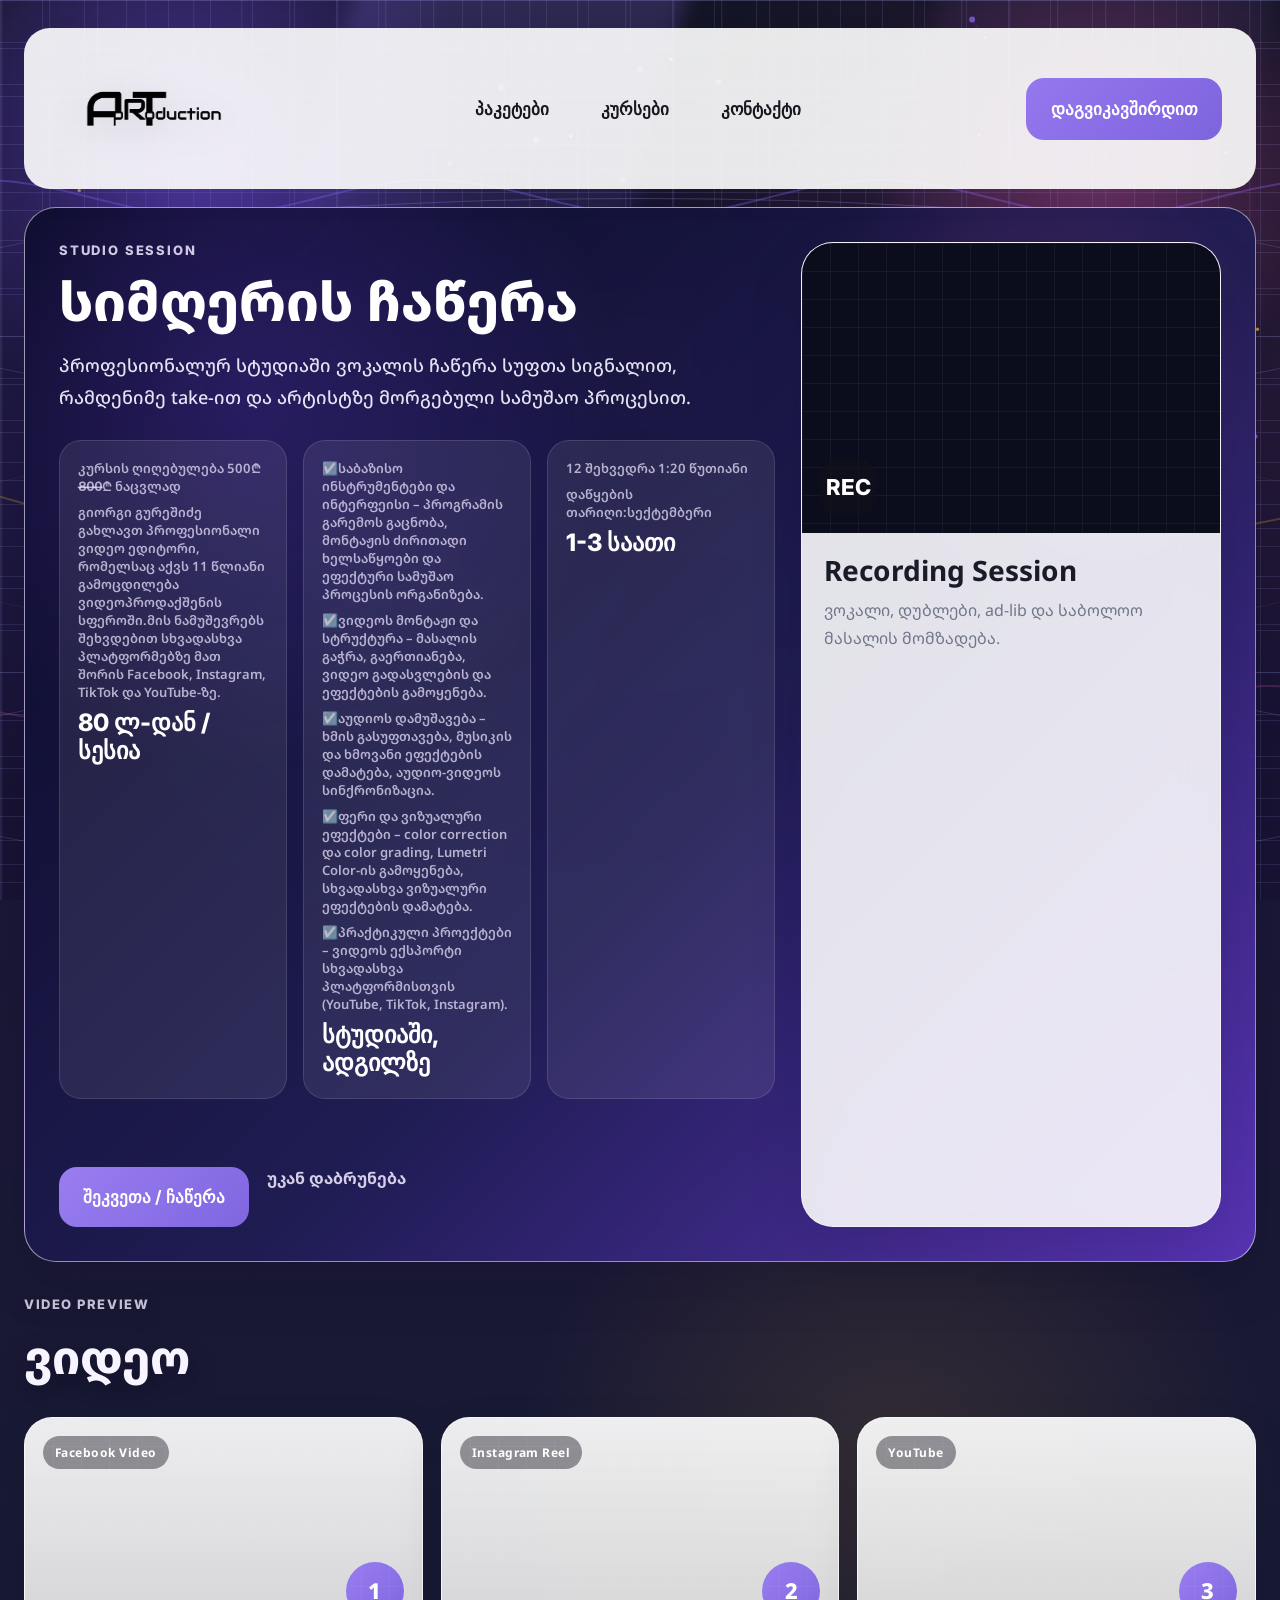
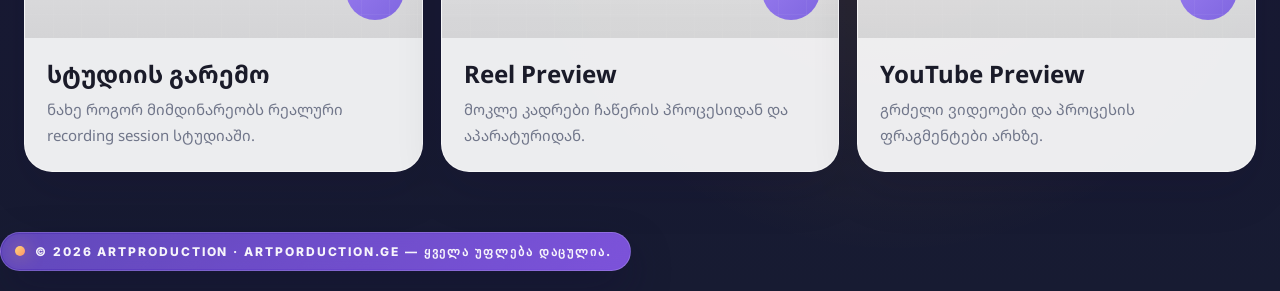
==== commit 9023f086: "Update Adobe Premiere Pro.html" ====
--- a/Adobe Premiere Pro.html
+++ b/Adobe Premiere Pro.html
@@ -1,9 +1,3 @@
-<!doctype html>
-<html lang="ka">
-<head>
-  <meta charset="utf-8">
-  <meta name="viewport" content="width=device-width, initial-scale=1">
-  <title>Art Production | დეტალები</title>
 <!doctype html>
 <html lang="ka">
 <head>
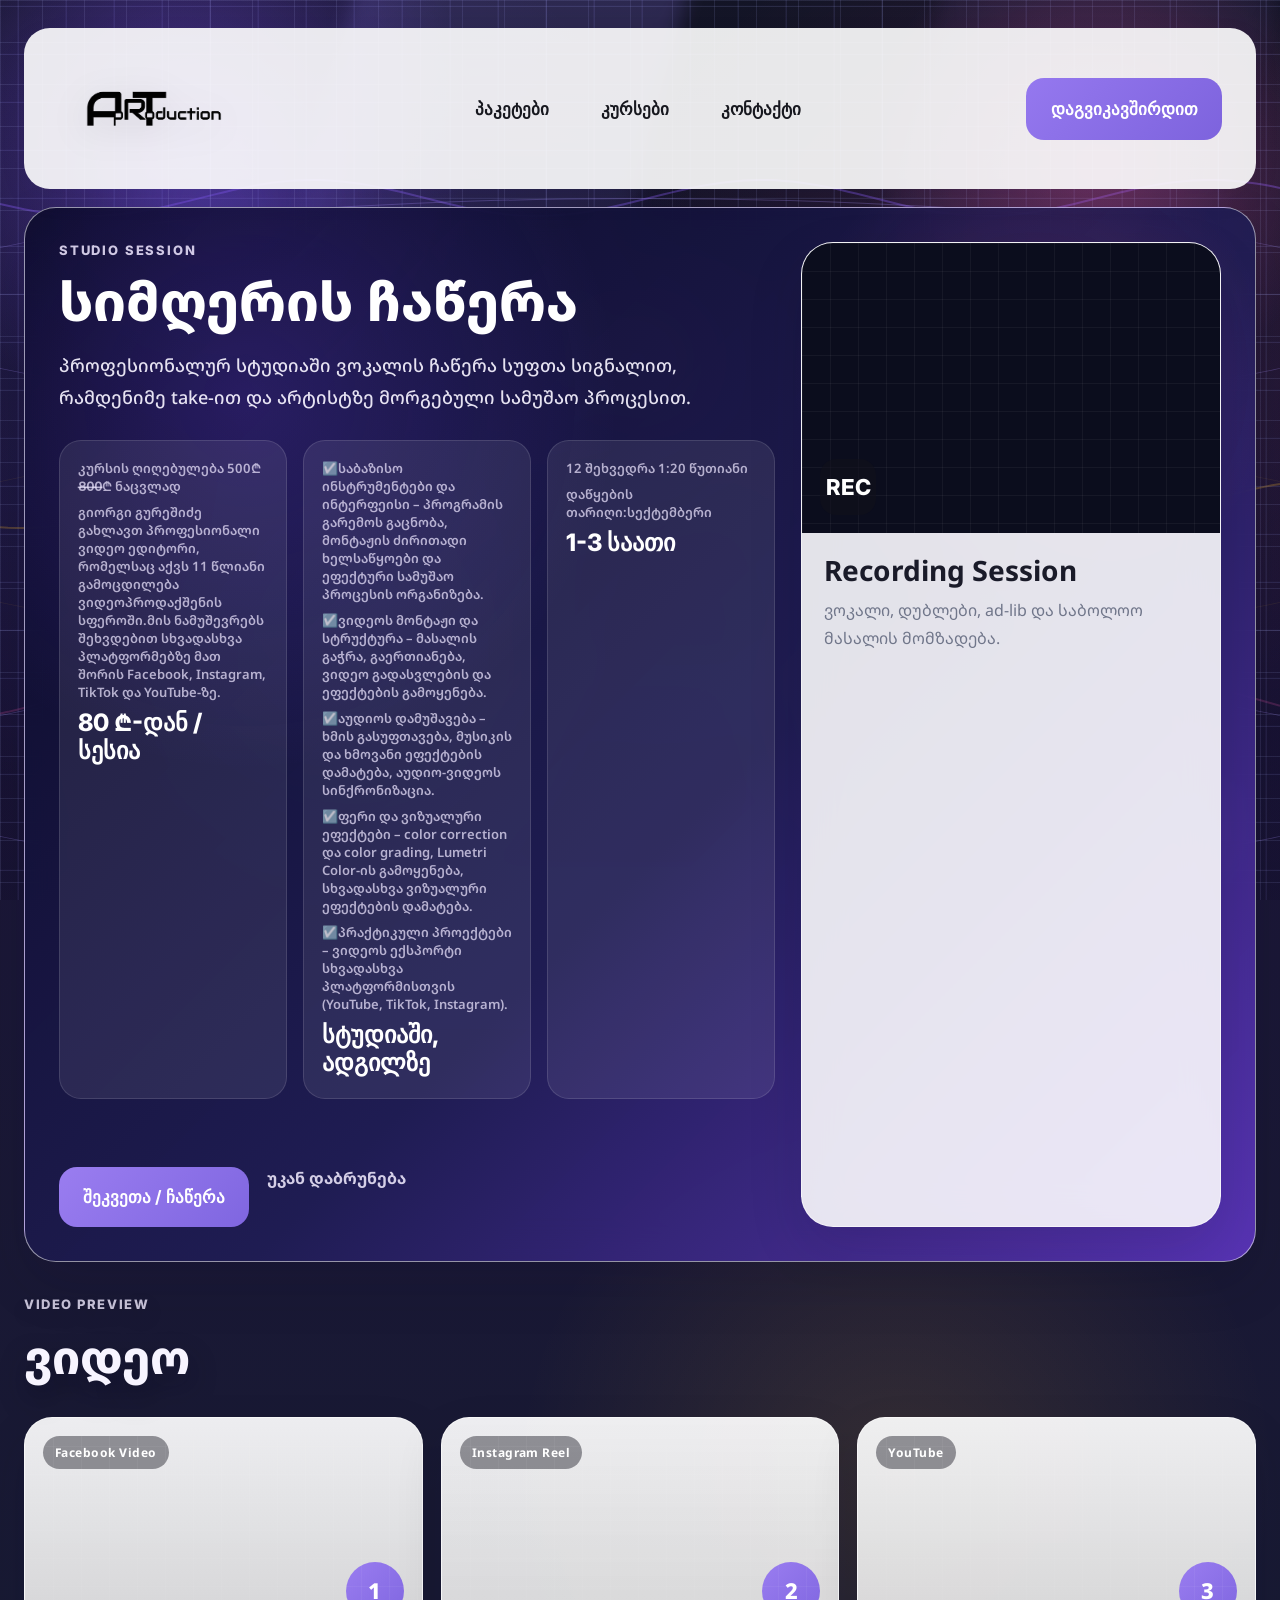
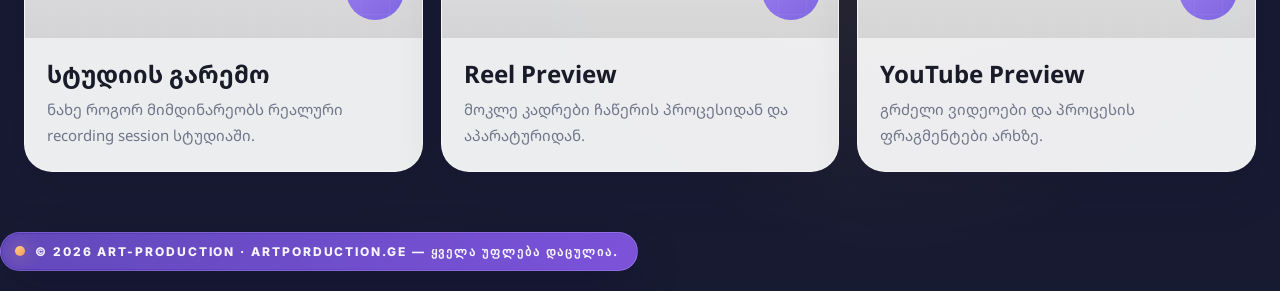
==== commit baa9fac0: "Update Adobe Premiere Pro.html" ====
--- a/Adobe Premiere Pro.html
+++ b/Adobe Premiere Pro.html
@@ -3,7 +3,7 @@
 <head>
   <meta charset="utf-8">
   <meta name="viewport" content="width=device-width, initial-scale=1">
-  <title>Art Production | დეტალები</title>
+  <title>Art Production | Adobe Premiere Pro-ს კურსები</title>
   <meta name="description" content="Art Production-ის კურსებისა და სერვისების დეტალური გვერდი: ფასი, ვიდეო პრევიუ, რას მოიცავს და რას მიიღებ.">
   <link rel="icon" type="image/png" href="art-production-logo.png">
   <link rel="apple-touch-icon" href="art-production-logo.png">
@@ -113,7 +113,7 @@
           </main>
   </div>
 
-  <div class="site-credit">© 2026 artproduction · artporduction.ge — ყველა უფლება დაცულია.</div>
+  <div class="site-credit">© 2026 Art-Production · artporduction.ge — ყველა უფლება დაცულია.</div>
 
   <script src="app.js"></script>
 </body>
--- a/styles.css
+++ b/styles.css
@@ -1163,7 +1163,7 @@
 .recording-photo {
   background-image:
     linear-gradient(180deg, rgba(255,255,255,0.02), rgba(0,0,0,0.08)),
-    url("./images/record-song.jpg");
+    url("./images/record-song.png");
   background-position: center, center;
   background-size: auto, contain;
   background-repeat: no-repeat, no-repeat;
@@ -1178,7 +1178,7 @@
 .mixing-photo {
   background-image:
     linear-gradient(180deg, rgba(255,255,255,0.02), rgba(0,0,0,0.08)),
-    url("./images/mix-mastering.jpg");
+    url("./images/mix-mastering.png");
   background-position: center, center;
   background-size: auto, contain;
   background-repeat: no-repeat, no-repeat;
@@ -1216,7 +1216,7 @@
 .video-photo {
   background-image:
     linear-gradient(180deg, rgba(255,255,255,0.02), rgba(0,0,0,0.08)),
-    url("./images/record-video.jpg");
+    url("./images/record-video.png");
   background-position: center, center;
   background-size: auto, contain;
   background-repeat: no-repeat, no-repeat;
@@ -1225,7 +1225,7 @@
 .podcast-photo {
   background-image:
     linear-gradient(180deg, rgba(255,255,255,0.02), rgba(0,0,0,0.08)),
-    url("./images/podcast.jpg");
+    url("./images/podcast.png");
   background-position: center, center;
   background-size: auto, contain;
   background-repeat: no-repeat, no-repeat;
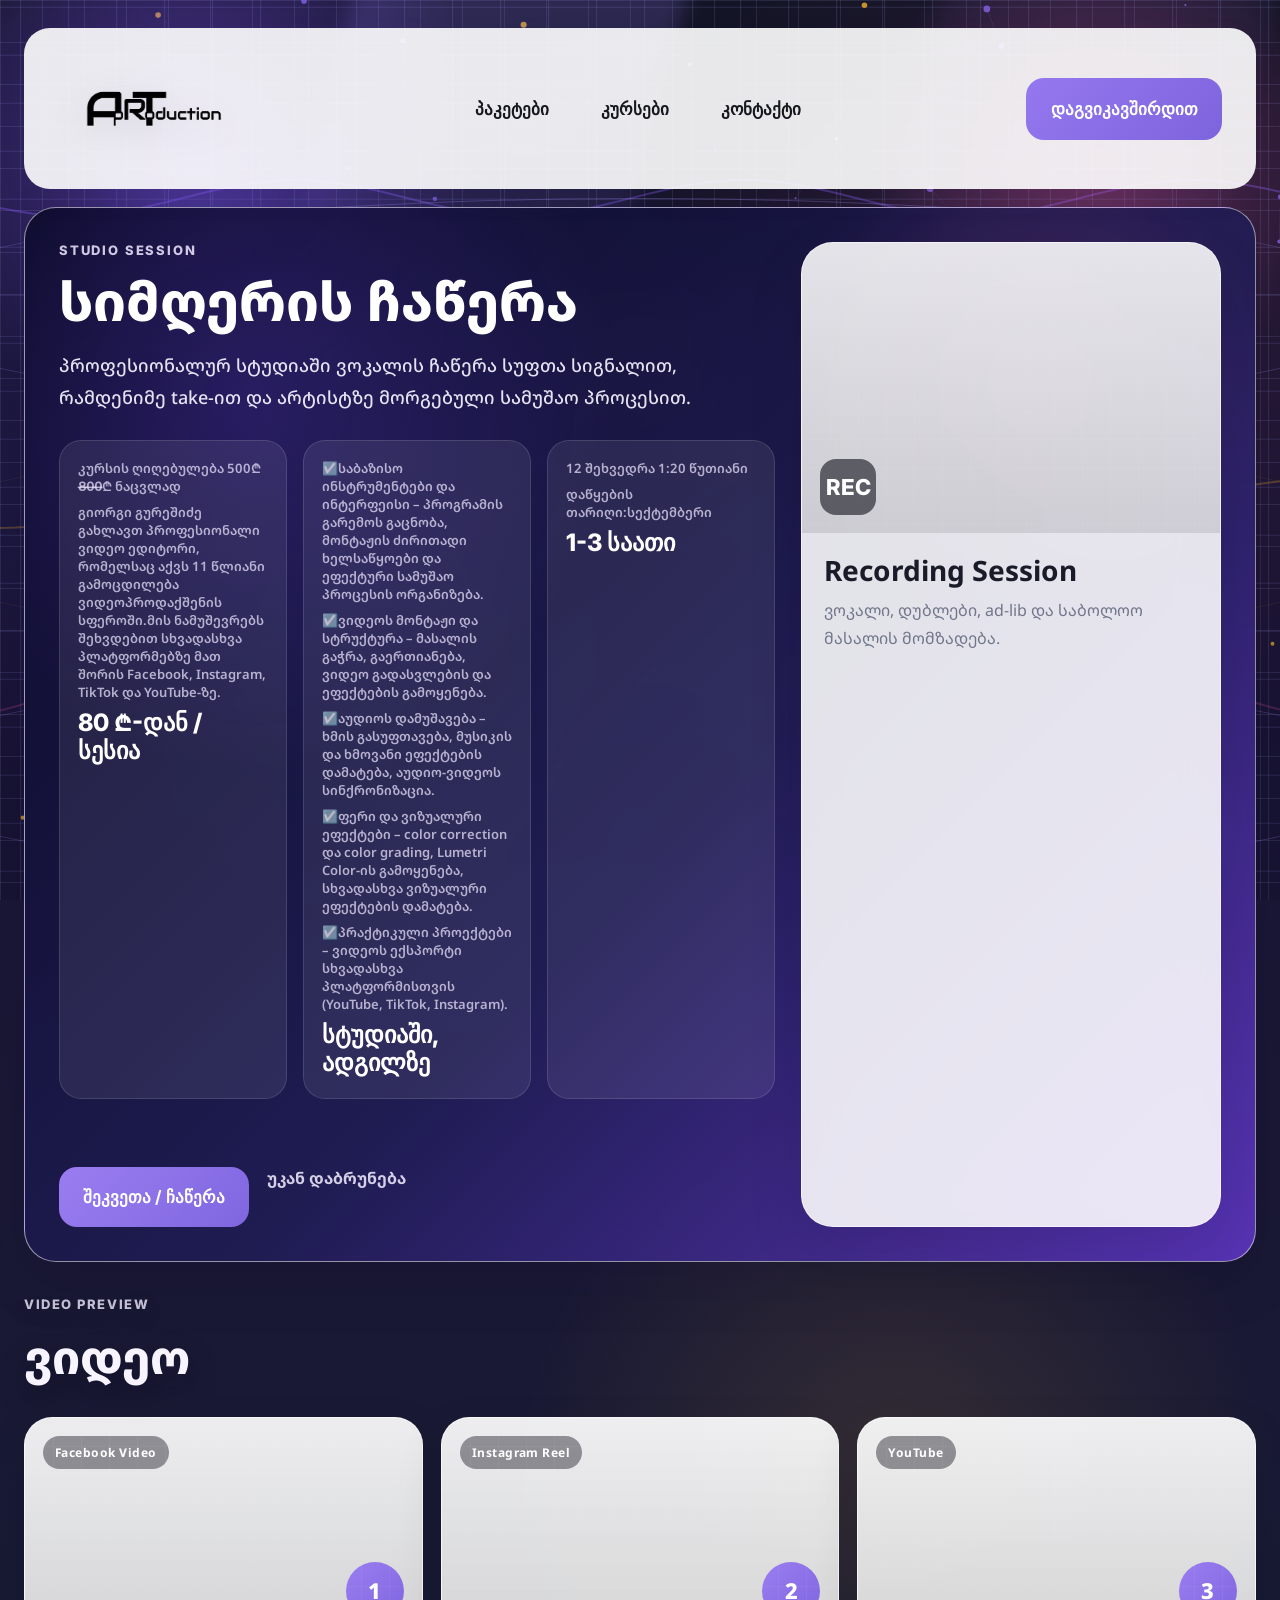
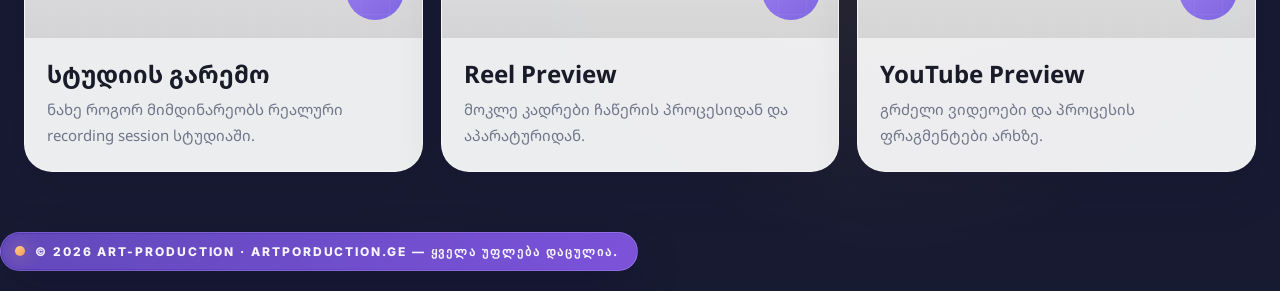
==== commit 6bafb082: "Update Adobe Premiere Pro.html" ====
--- a/Adobe Premiere Pro.html
+++ b/Adobe Premiere Pro.html
@@ -87,7 +87,7 @@
 
           <div class="detail-actions">
             <a class="hero-button" data-package-cta href="https://docs.google.com/forms/d/e/1FAIpQLScNVgkX0597IkbxKxceIK49NblL70o6ltEdNn7tHdRMLoAhqA/viewform?usp=dialog" target="_blank" rel="noreferrer">დარეგისტრირდი</a>
-            <a class="detail-back-link" href="./index.html#featured-courses">უკან დაბრუნება</a>
+            <a class="detail-back-link" href="./index.html#">უკან დაბრუნება</a>
           </div>
         </div>
 
--- a/styles.css
+++ b/styles.css
@@ -1935,7 +1935,7 @@
 .cover-premiere {
   background:
     linear-gradient(180deg, rgba(255,255,255,0.03), rgba(0,0,0,0.16)),
-    url("https://images.unsplash.com/photo-1500648767791-00dcc994a43e?auto=format&fit=crop&w=1200&q=80") center/cover no-repeat;
+    url("https://i.ibb.co/7xVR3GvJ/giorgigure.jpg?auto=format&fit=crop&w=1200&q=80") center/cover no-repeat;
 }
 
 .cover-after {
@@ -1947,7 +1947,7 @@
 .cover-cubase {
   background:
     linear-gradient(180deg, rgba(255,255,255,0.03), rgba(0,0,0,0.18)),
-    url("https://images.unsplash.com/photo-1507591064344-4c6ce005b128?auto=format&fit=crop&w=1200&q=80") center/cover no-repeat;
+    url("https://i.ibb.co/7NSPPpF8/Chat-GPT-Image-Aug-13-2026-01-45-37-PM.png?auto=format&fit=crop&w=1200&q=80") center/cover no-repeat;
 }
 
 @media (max-width: 1250px) {
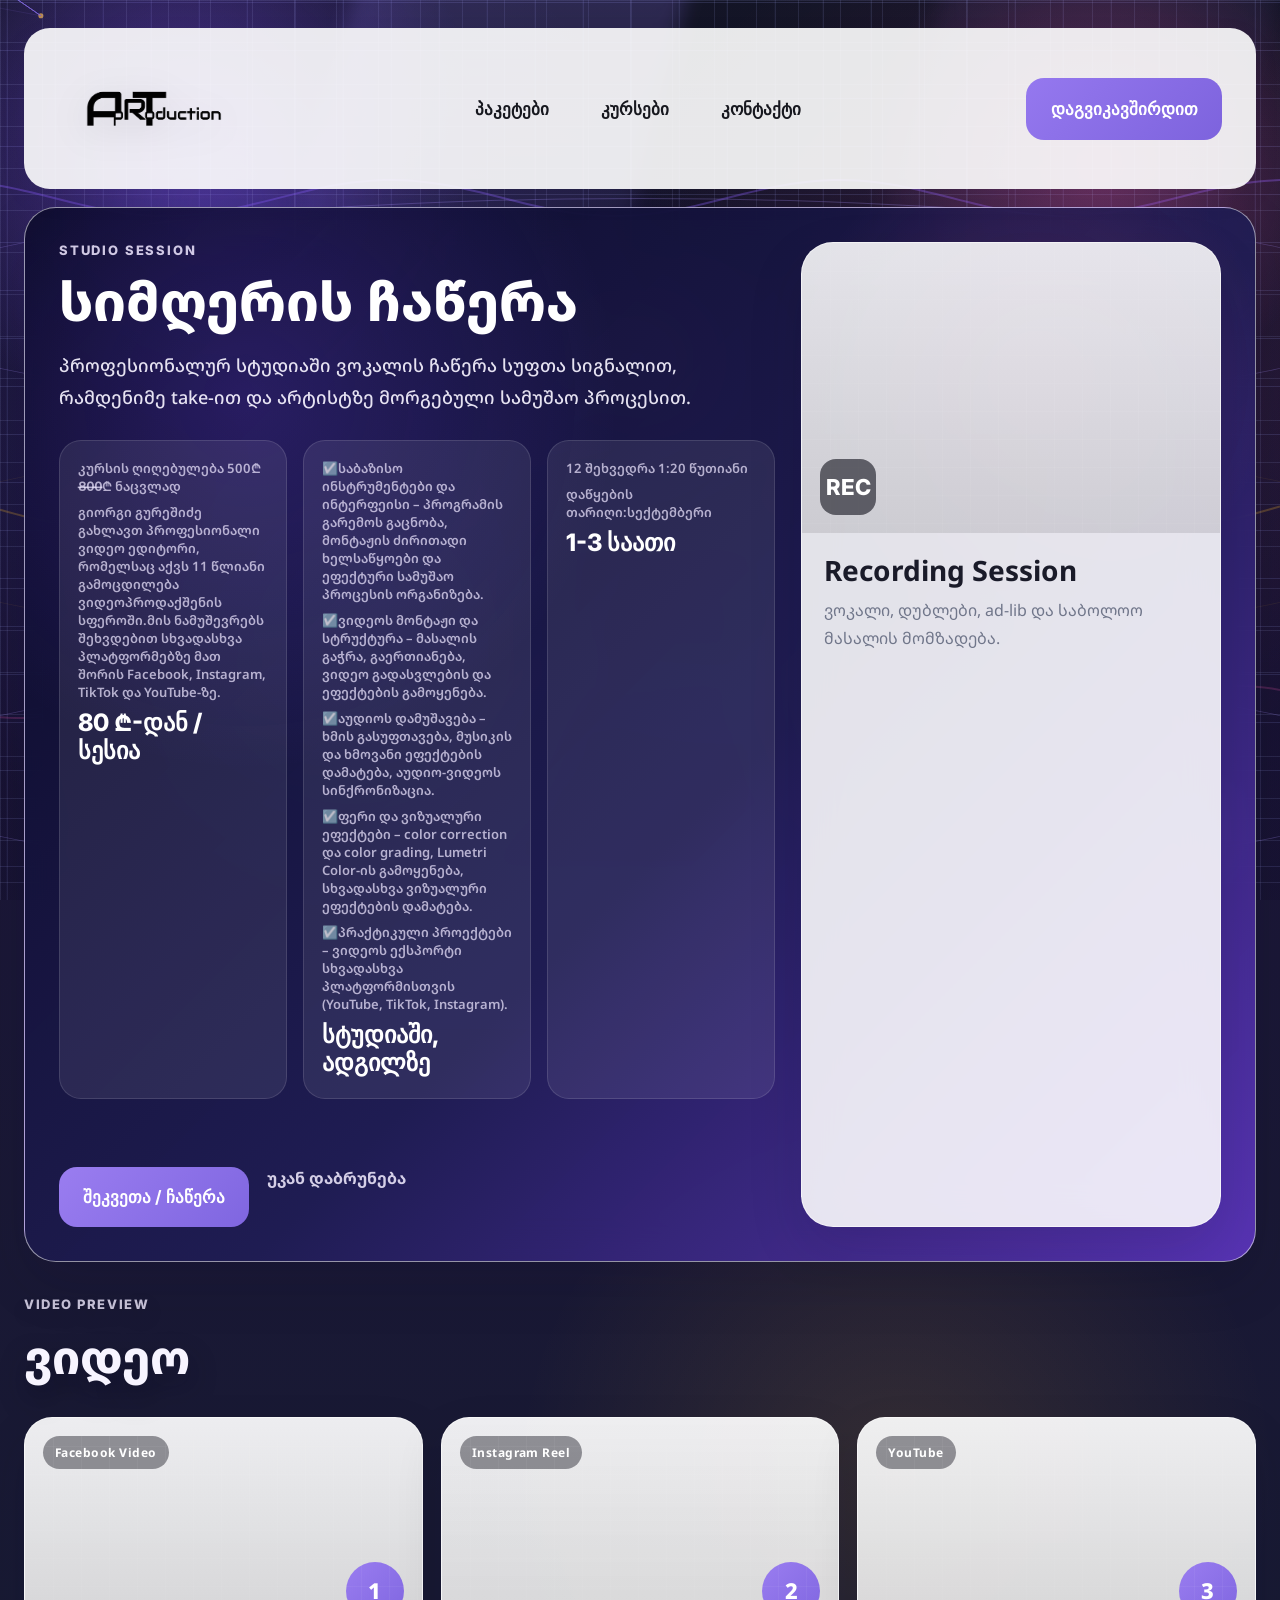
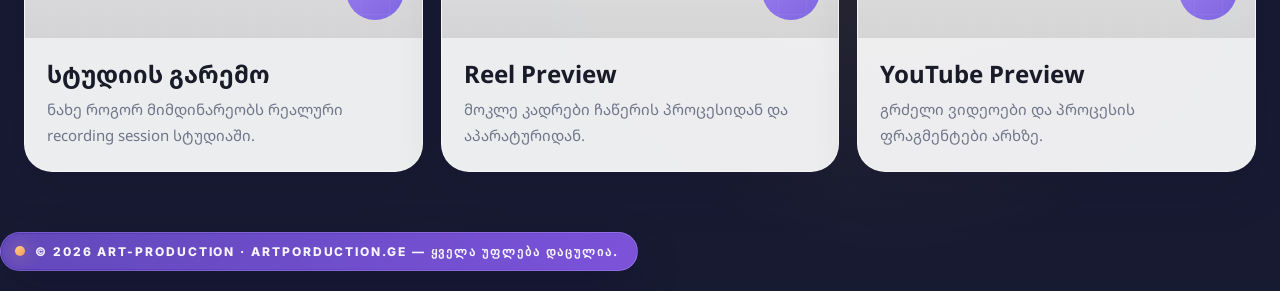
==== commit c66463a0: "Update Adobe Premiere Pro.html" ====
--- a/Adobe Premiere Pro.html
+++ b/Adobe Premiere Pro.html
@@ -48,7 +48,7 @@
         </nav>
 
         <div class="header-actions">
-          <a class="header-cta" href="https://www.facebook.com/share/17hhNJJbfT/?mibextid=wwXIfr" target="_blank" rel="noreferrer">დაგვიკავშირდით</a>
+          <a class="header-cta" href="https://www.facebook.com/artproduction.ge" target="_blank" rel="noreferrer">დაგვიკავშირდით</a>
           <button class="menu-toggle" type="button" aria-label="მენიუს გახსნა" aria-expanded="false">
             <span></span>
             <span></span>
--- a/styles.css
+++ b/styles.css
@@ -1137,11 +1137,18 @@
   font-weight: 500;
 }
 
-.course-person,
-.course-person-group {
-  position: absolute;
-  right: 0;
+.course-person {
+  position: absolute;
+  right: -5%;
   bottom: 0;
+  width: 58%;
+  height: 100%;
+
+  background-position: center right;
+  background-size: auto 100%;
+  background-repeat: no-repeat;
+
+  clip-path: inset(0 round 0 0 0 36px);
 }
 
 .course-person {
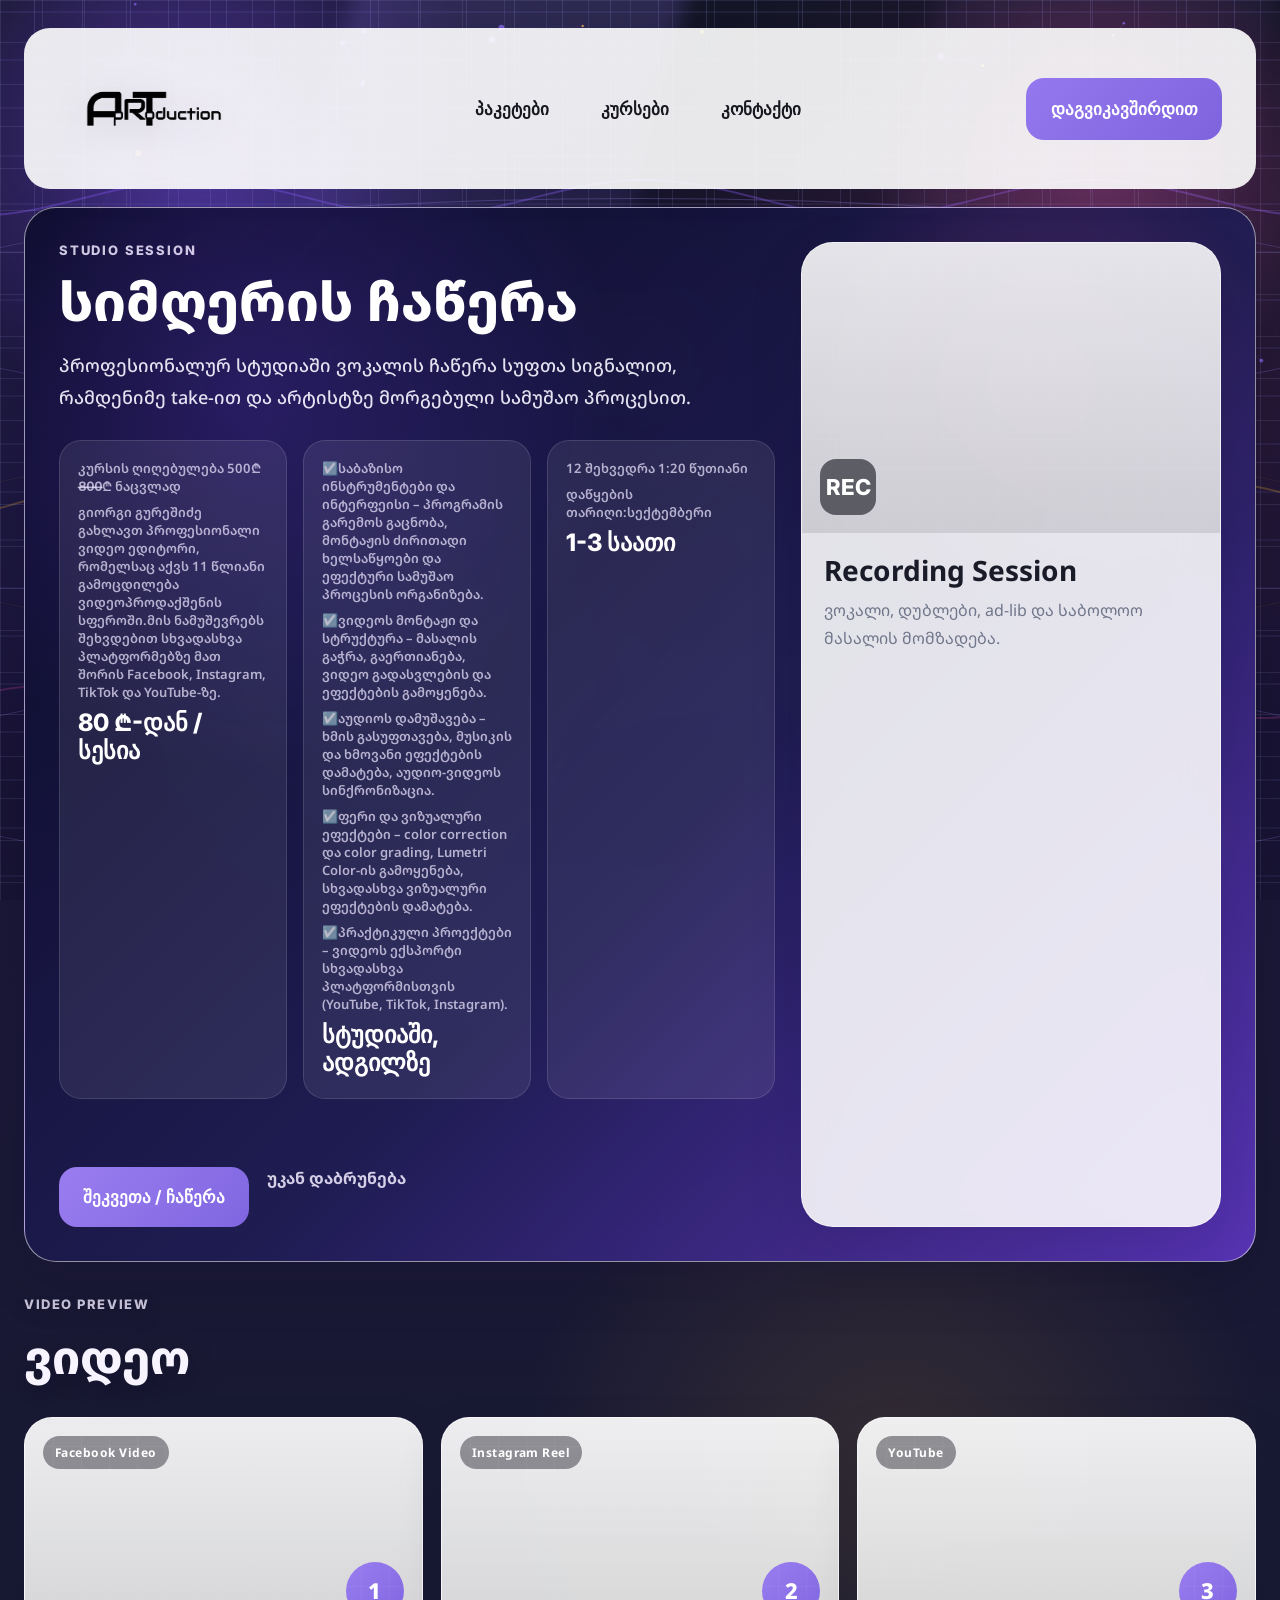
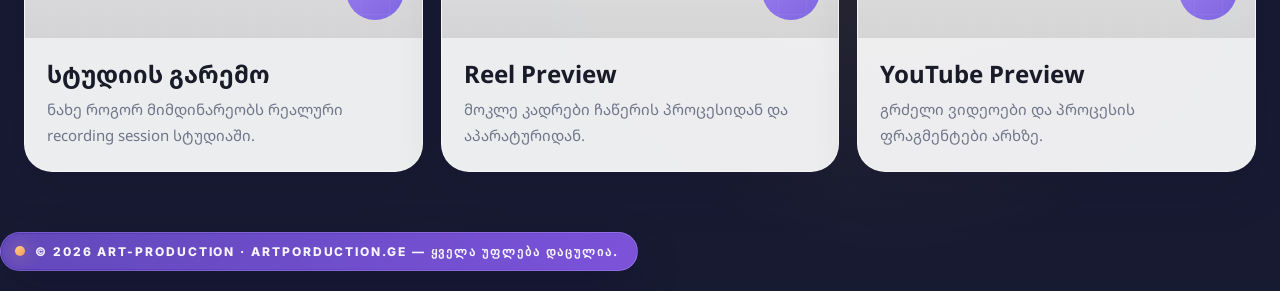
==== commit e6eb8845: "Update Adobe Premiere Pro.html" ====
--- a/Adobe Premiere Pro.html
+++ b/Adobe Premiere Pro.html
@@ -93,7 +93,7 @@
 
         <aside class="detail-side-card">
           <div class="detail-side-media" data-package-cover>
-            <div class="detail-side-badge" data-package-badge>Pr</div>
+            <div class="detail-side-badge" data-package-badge>გიორგი გურეშიძე</div>
           </div>
           <div class="detail-side-body">
             <h2 data-package-side-title></h2>
--- a/styles.css
+++ b/styles.css
@@ -1942,7 +1942,7 @@
 .cover-premiere {
   background:
     linear-gradient(180deg, rgba(255,255,255,0.03), rgba(0,0,0,0.16)),
-    url("https://i.ibb.co/7xVR3GvJ/giorgigure.jpg?auto=format&fit=crop&w=1200&q=80") center/cover no-repeat;
+    url("https://raw.githubusercontent.com/gmnbarbarosa/gmn/refs/heads/main/gio.jpg?auto=format&fit=crop&w=1200&q=80") center/cover no-repeat;
 }
 
 .cover-after {
@@ -1954,7 +1954,7 @@
 .cover-cubase {
   background:
     linear-gradient(180deg, rgba(255,255,255,0.03), rgba(0,0,0,0.18)),
-    url("https://i.ibb.co/7NSPPpF8/Chat-GPT-Image-Aug-13-2026-01-45-37-PM.png?auto=format&fit=crop&w=1200&q=80") center/cover no-repeat;
+    url("https://raw.githubusercontent.com/gmnbarbarosa/gmn/refs/heads/main/pajo.png?auto=format&fit=crop&w=1200&q=80") center/cover no-repeat;
 }
 
 @media (max-width: 1250px) {
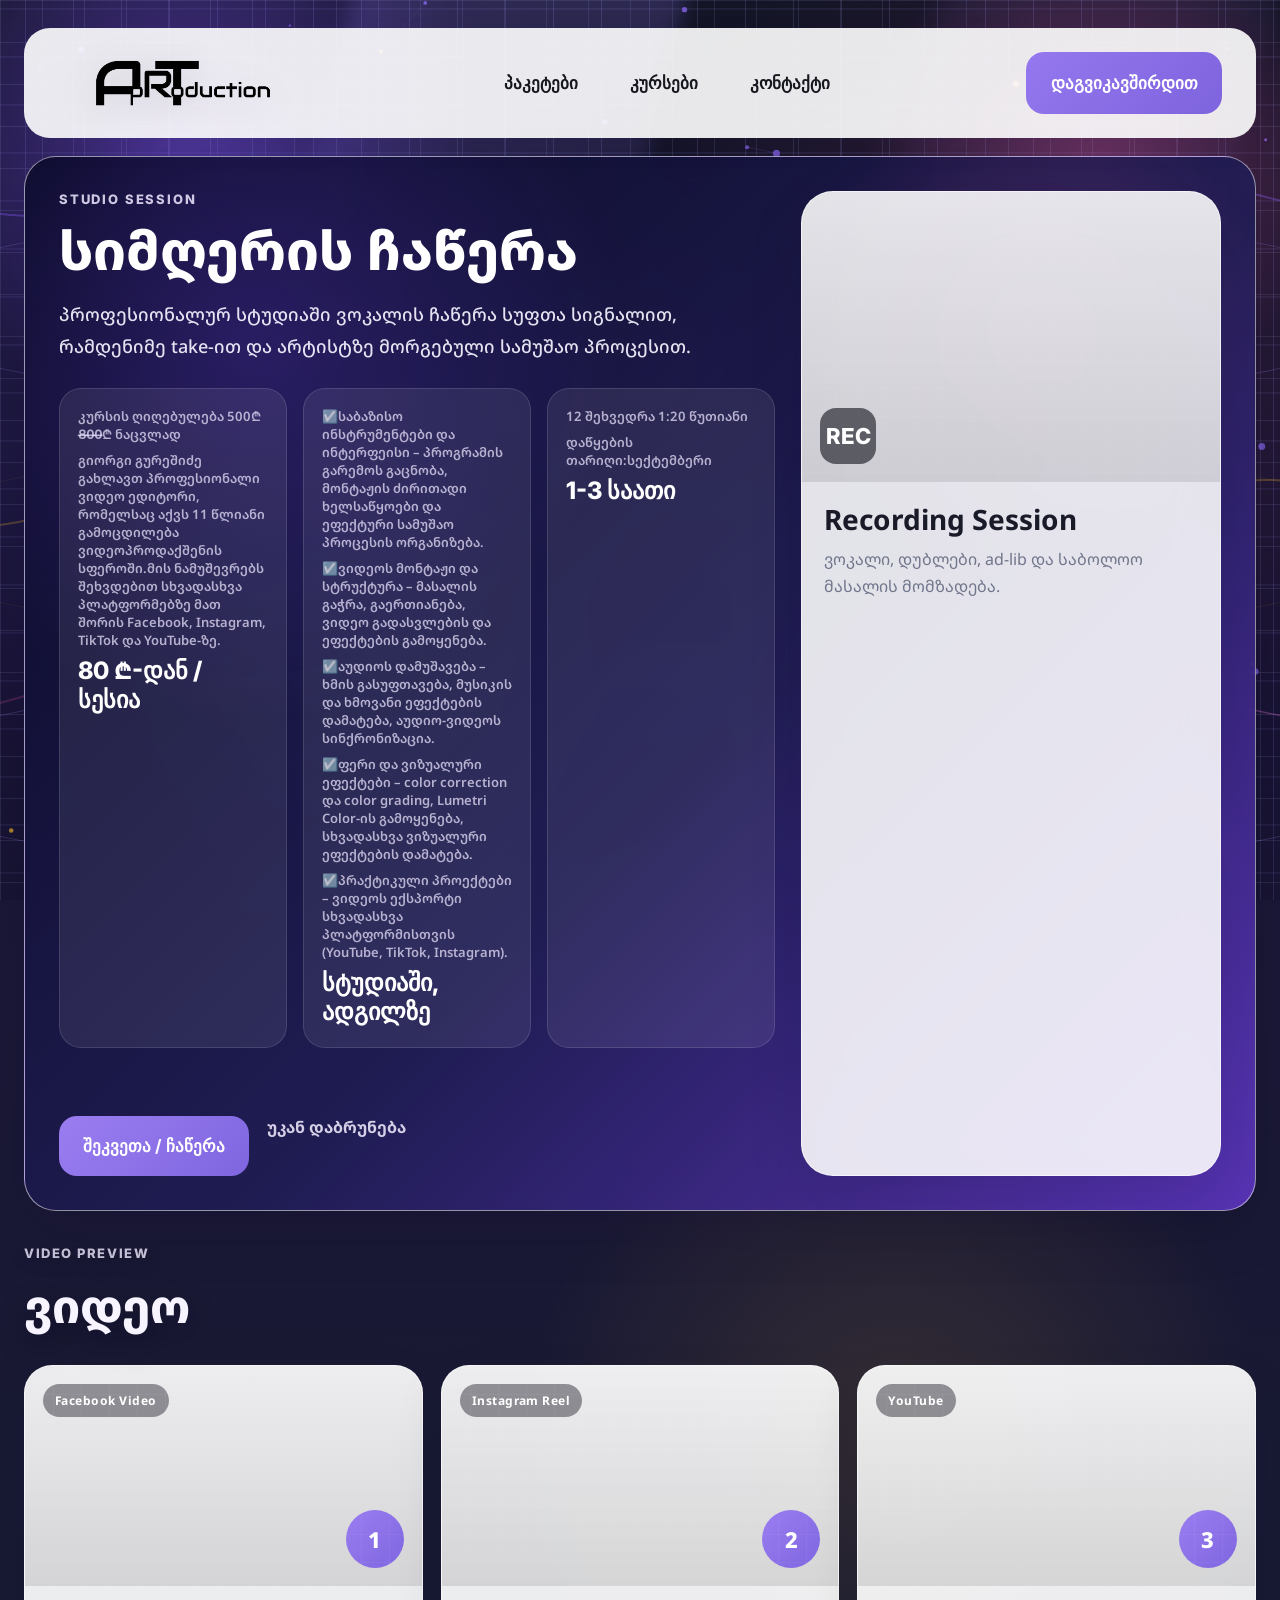
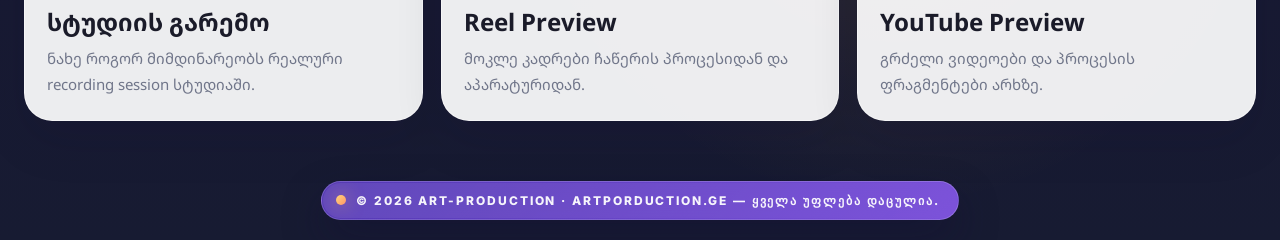
==== commit 7d082494: "Update Adobe Premiere Pro.html" ====
--- a/Adobe Premiere Pro.html
+++ b/Adobe Premiere Pro.html
@@ -112,7 +112,61 @@
 
           </main>
   </div>
+<style>
+/* კატეგორიის გვერდის ჰეადერი — ზუსტად მთავარი გვერდის ზომა */
+.detail-header {
+  width: 100% !important;
+  max-width: 100% !important;
+  margin: 0 auto 18px !important;
+  box-sizing: border-box !important;
+}
 
+.detail-header .header-inner {
+  min-height: 110px !important;
+  height: 110px !important;
+  padding: 0 34px !important;
+
+  display: flex !important;
+  align-items: center !important;
+  justify-content: space-between !important;
+}
+
+.detail-header .brand-logo {
+  width: 250px !important;
+  max-width: 250px !important;
+  height: auto !important;
+}
+
+.detail-header .main-nav {
+  display: flex !important;
+  align-items: center !important;
+  gap: 52px !important;
+  font-size: 17px !important;
+}
+
+.detail-header .header-actions {
+  display: flex !important;
+  align-items: center !important;
+}
+
+.detail-header .header-cta {
+  display: inline-flex !important;
+}
+
+/* მობილურზე */
+@media (max-width: 760px) {
+  .detail-header .header-inner {
+    min-height: 86px !important;
+    height: 86px !important;
+    padding: 0 18px !important;
+  }
+
+  .detail-header .brand-logo {
+    width: 190px !important;
+    max-width: 190px !important;
+  }
+}
+</style>
   <div class="site-credit">© 2026 Art-Production · artporduction.ge — ყველა უფლება დაცულია.</div>
 
   <script src="app.js"></script>
--- a/styles.css
+++ b/styles.css
@@ -291,25 +291,36 @@
 .site-credit {
   position: relative;
   z-index: 2;
-  display: inline-flex;
-  align-items: center;
+  display: flex;
+  align-items: center;
+  justify-content: center;
   gap: 10px;
+
   width: fit-content;
-  margin: 6px 24px 20px auto;
+
+  margin: 6px auto 20px;
+
   padding: 11px 18px 11px 14px;
   border-radius: 999px;
+
   color: rgba(255, 255, 255, 0.94);
-  background: linear-gradient(135deg, rgba(93, 61, 199, 0.88), rgba(144, 92, 255, 0.82));
+  background: linear-gradient(
+    135deg,
+    rgba(93, 61, 199, 0.88),
+    rgba(144, 92, 255, 0.82)
+  );
+
   border: 1px solid rgba(255, 255, 255, 0.18);
   box-shadow: 0 18px 40px rgba(18, 12, 52, 0.34);
   backdrop-filter: blur(14px);
+
   font-family: "Inter", Arial, sans-serif;
   font-size: 12px;
   font-weight: 800;
   letter-spacing: 0.16em;
   text-transform: uppercase;
+
   overflow: hidden;
-  transition: box-shadow 0.28s ease, background 0.28s ease, border-color 0.28s ease, filter 0.28s ease;
 }
 
 .site-credit::before {
@@ -1942,7 +1953,7 @@
 .cover-premiere {
   background:
     linear-gradient(180deg, rgba(255,255,255,0.03), rgba(0,0,0,0.16)),
-    url("https://raw.githubusercontent.com/gmnbarbarosa/gmn/refs/heads/main/gio.jpg?auto=format&fit=crop&w=1200&q=80") center/cover no-repeat;
+    url("https://raw.githubusercontent.com/gmnbarbarosa/gmn/refs/heads/main/giorgi.png?auto=format&fit=crop&w=1200&q=80") center/cover no-repeat;
 }
 
 .cover-after {
@@ -2207,3 +2218,166 @@
     min-height: 210px;
   }
 }
+.privacy-content {
+  width: 100%;
+  box-sizing: border-box;
+  padding: 30px 38px 35px;
+  color: rgba(255, 255, 255, 0.9);
+  font-family: "Noto Sans Georgian", Arial, sans-serif;
+}
+
+.privacy-content h1 {
+  margin: 0 0 10px;
+  font-size: 22px;
+  font-weight: 700;
+  line-height: 1.4;
+}
+
+.privacy-content h2 {
+  margin: 26px 0 10px;
+  font-size: 18px;
+  font-weight: 700;
+  line-height: 1.5;
+}
+
+.privacy-content p {
+  margin: 0 0 16px;
+  font-size: 16px;
+  font-weight: 500;
+  line-height: 1.8;
+}
+
+.privacy-content .privacy-date {
+  margin-bottom: 22px;
+  font-size: 15px;
+  opacity: 0.75;
+}
+
+.privacy-content ul {
+  margin: 0 0 18px;
+  padding-left: 25px;
+}
+
+.privacy-content li {
+  margin-bottom: 7px;
+  font-size: 16px;
+  line-height: 1.7;
+}
+
+.privacy-content strong {
+  font-weight: 700;
+}
+
+@media (max-width: 760px) {
+  .privacy-content {
+    padding: 22px 18px 28px;
+  }
+
+  .privacy-content h1 {
+    font-size: 19px;
+  }
+
+  .privacy-content h2 {
+    font-size: 17px;
+  }
+
+  .privacy-content p,
+  .privacy-content li {
+    font-size: 15px;
+  }
+}
+.rules-btn {
+  display: inline-flex;
+  align-items: center;
+  justify-content: center;
+
+  margin-top: 20px;
+  padding: 10px 24px;
+
+  border-radius: 12px;
+
+  background: linear-gradient(135deg, #8b5cf6, #6d45d9);
+  color: #fff;
+
+  font-family: "Noto Sans Georgian", Arial, sans-serif;
+  font-size: 14px;
+  font-weight: 700;
+
+  text-decoration: none;
+
+  transition: all 0.25s ease;
+  box-shadow: 0 6px 18px rgba(110, 70, 220, 0.25);
+}
+
+.rules-btn:hover {
+  transform: translateY(-2px);
+  box-shadow: 0 9px 24px rgba(110, 70, 220, 0.35);
+}
+
+.rules-btn:active {
+  transform: translateY(0);
+}
+
+footer {
+  width: 100%;
+  display: flex;
+  justify-content: center;
+  align-items: center;
+  padding: 20px 0;
+}
+
+.footer-badge {
+  margin: 0 auto;
+}
+/* ================================
+   CATEGORY PAGE HEADER — SAME SIZE
+   AS MAIN PAGE HEADER
+================================ */
+
+.detail-header {
+  width: 100%;
+  max-width: 1710px;
+  margin: 0 auto 18px;
+}
+
+.detail-header .header-inner {
+  min-height: 110px;
+  padding: 0 34px;
+  display: flex;
+  align-items: center;
+  justify-content: space-between;
+  gap: 24px;
+}
+
+.detail-header .brand {
+  min-height: 76px;
+  padding: 4px 0;
+  display: inline-flex;
+  align-items: center;
+}
+
+.detail-header .brand-logo {
+  width: clamp(190px, 15vw, 250px);
+  height: auto;
+  display: block;
+}
+
+.detail-header .main-nav {
+  display: flex;
+  align-items: center;
+  gap: 52px;
+  font-size: 17px;
+  font-weight: 600;
+}
+
+.detail-header .header-actions {
+  display: flex;
+  align-items: center;
+  gap: 14px;
+}
+
+.detail-header .header-cta {
+  display: inline-flex;
+  align-items: center;
+  justify-content: center;
+}
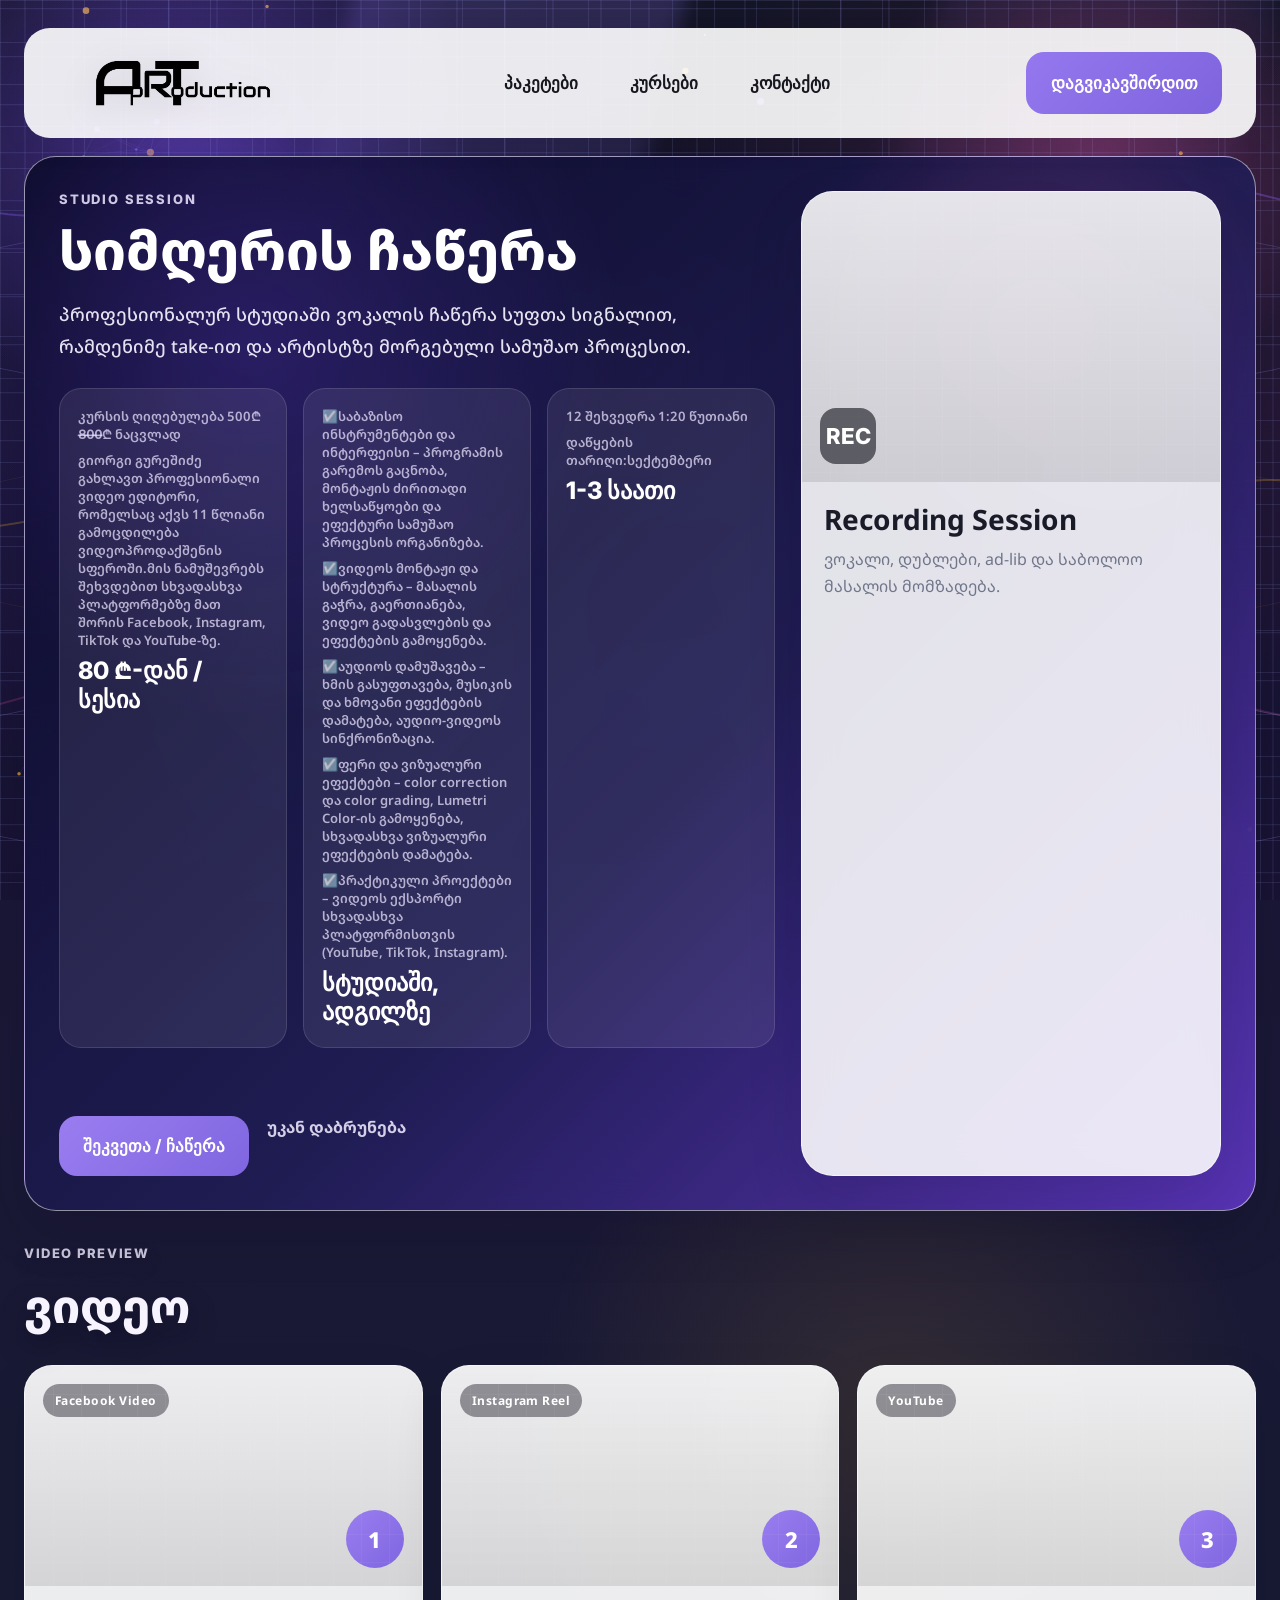
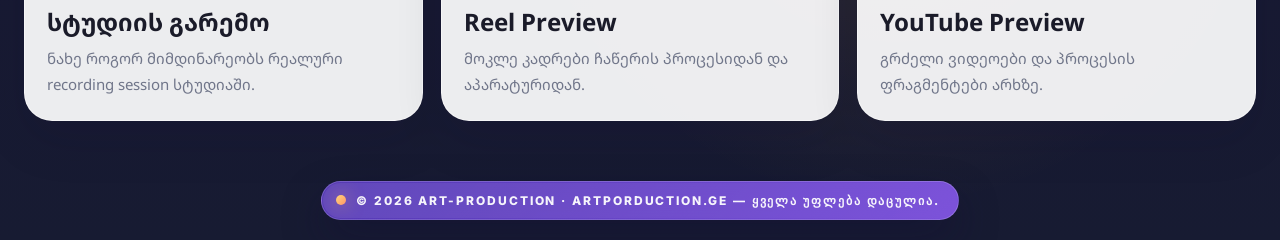
==== commit 8d900e97: "Update Adobe Premiere Pro.html" ====
--- a/Adobe Premiere Pro.html
+++ b/Adobe Premiere Pro.html
@@ -169,6 +169,10 @@
 </style>
   <div class="site-credit">© 2026 Art-Production · artporduction.ge — ყველა უფლება დაცულია.</div>
 
+            <!-- TOP.GE ASYNC COUNTER CODE -->
+            <div id="top-ge-counter-container" data-site-id="118903"></div>
+            <script async src="//counter.top.ge/counter.js"></script>
+            <!-- / END OF TOP.GE COUNTER CODE -->
   <script src="app.js"></script>
 </body>
 </html>
